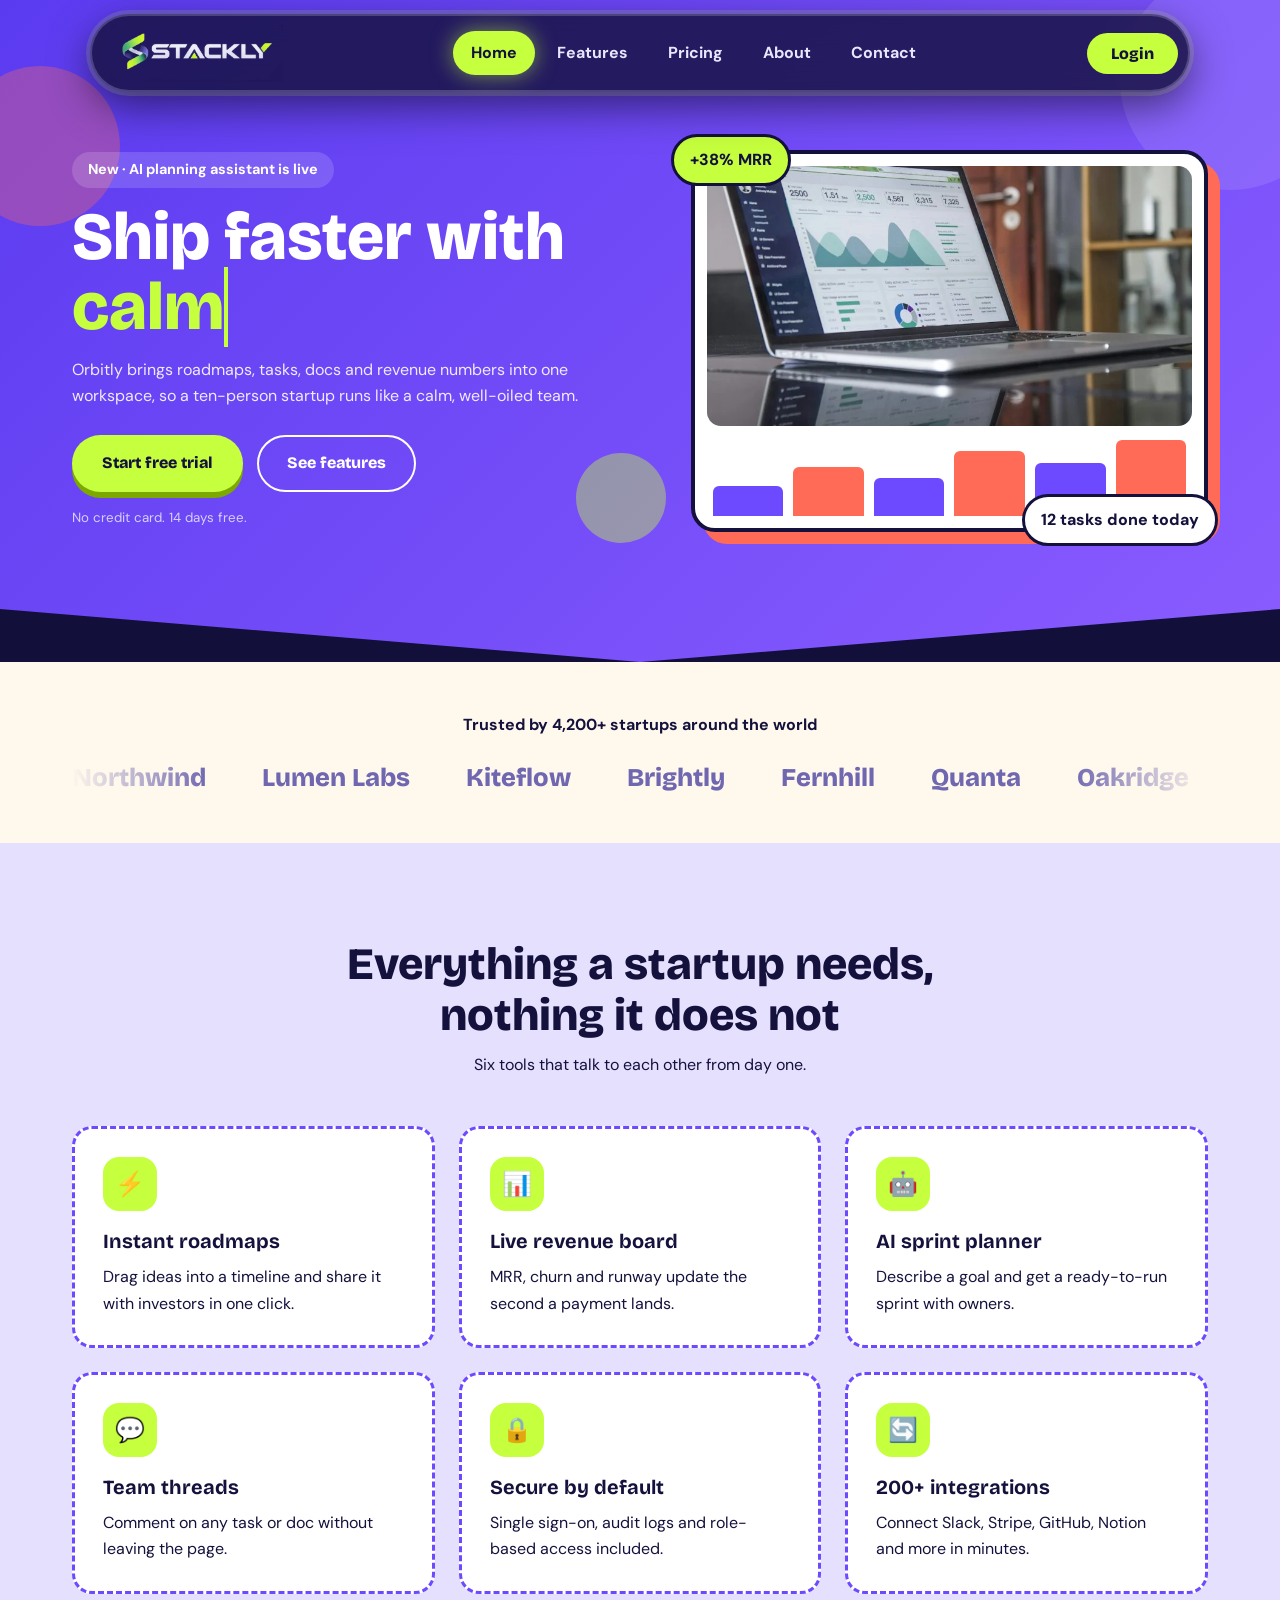
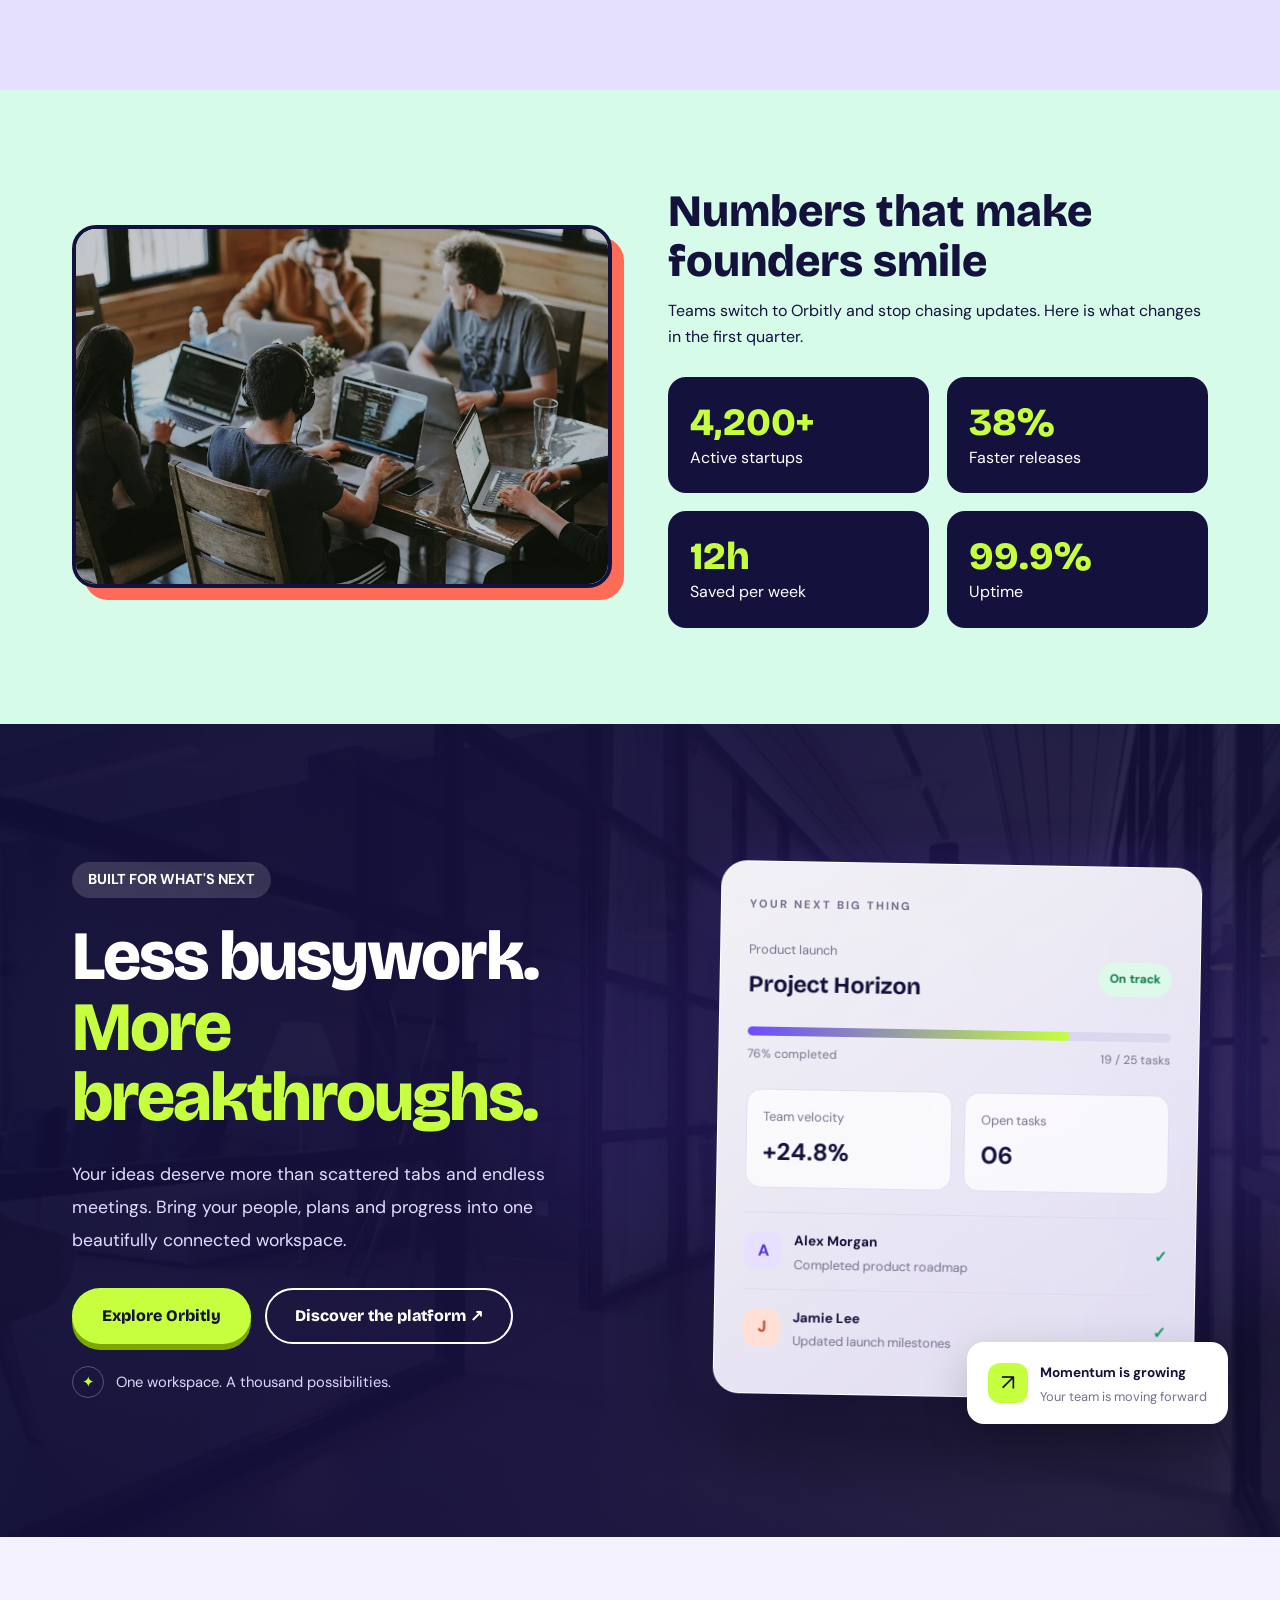
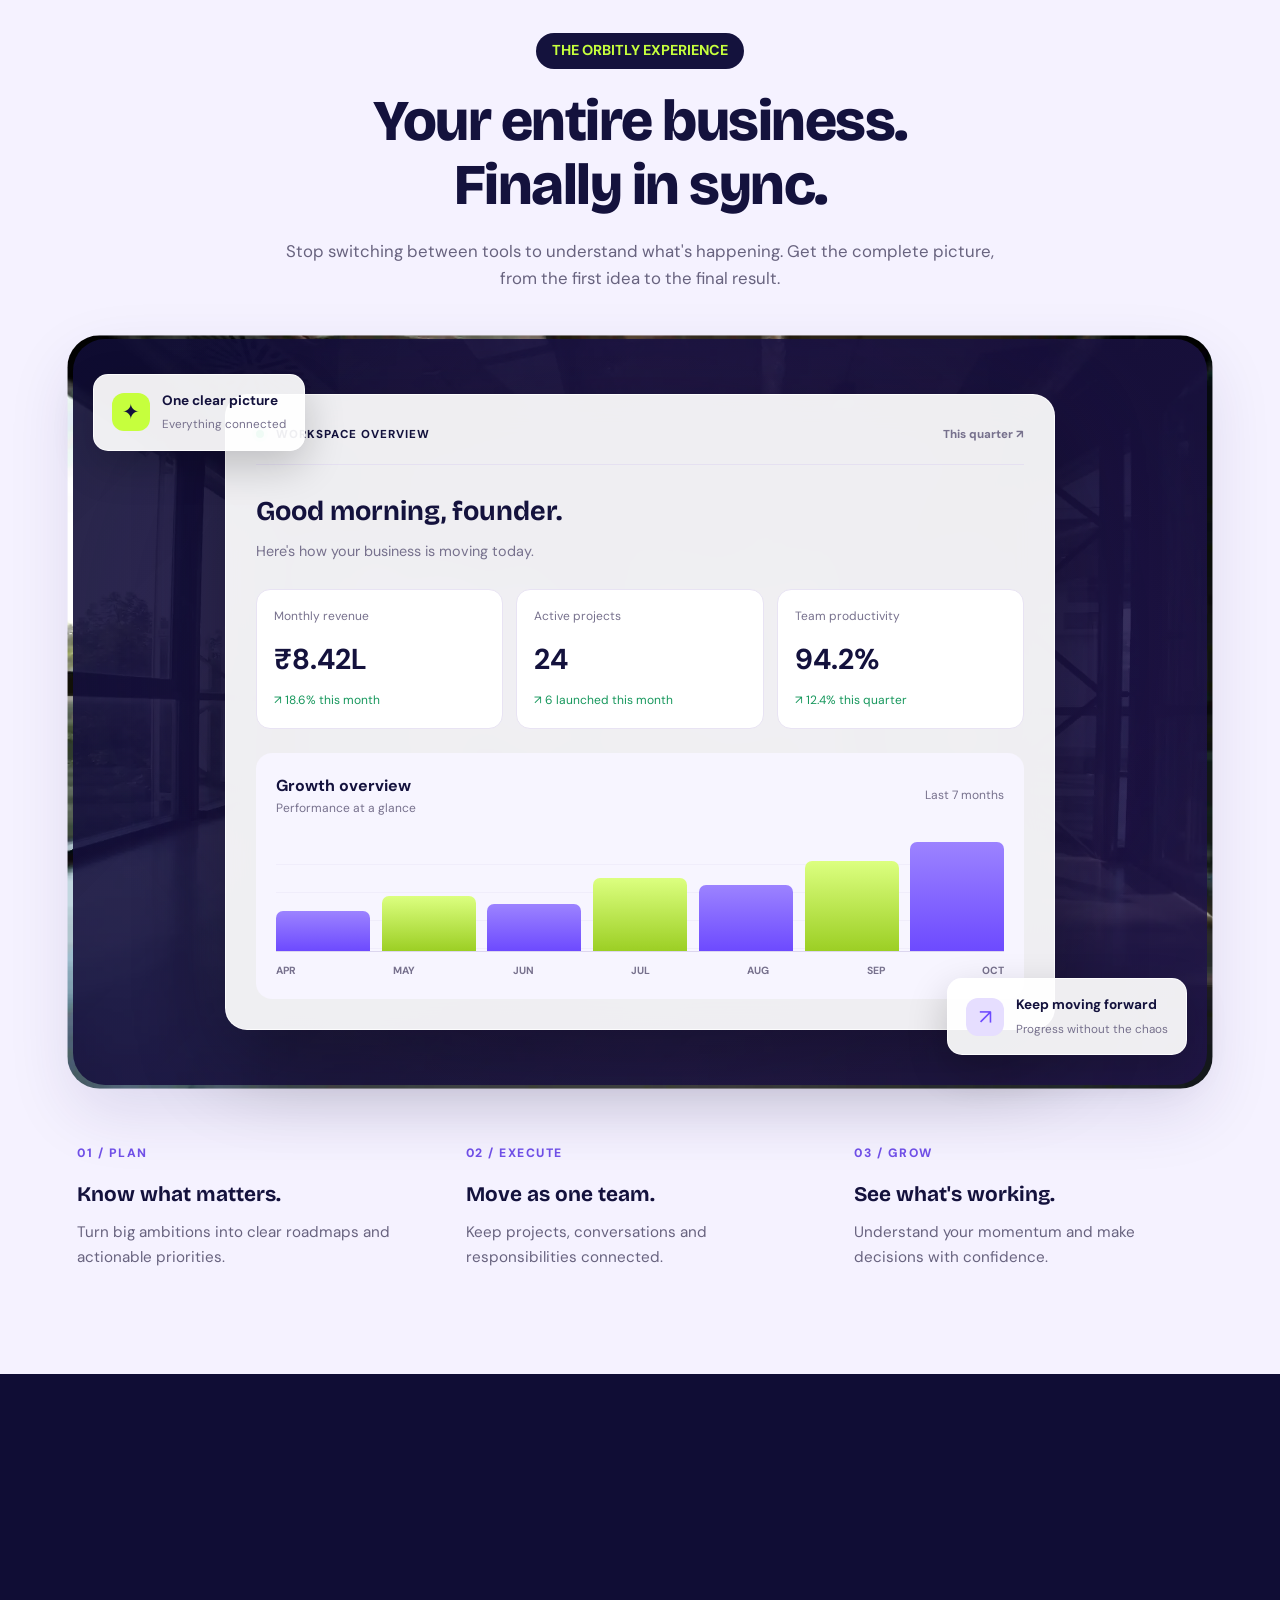
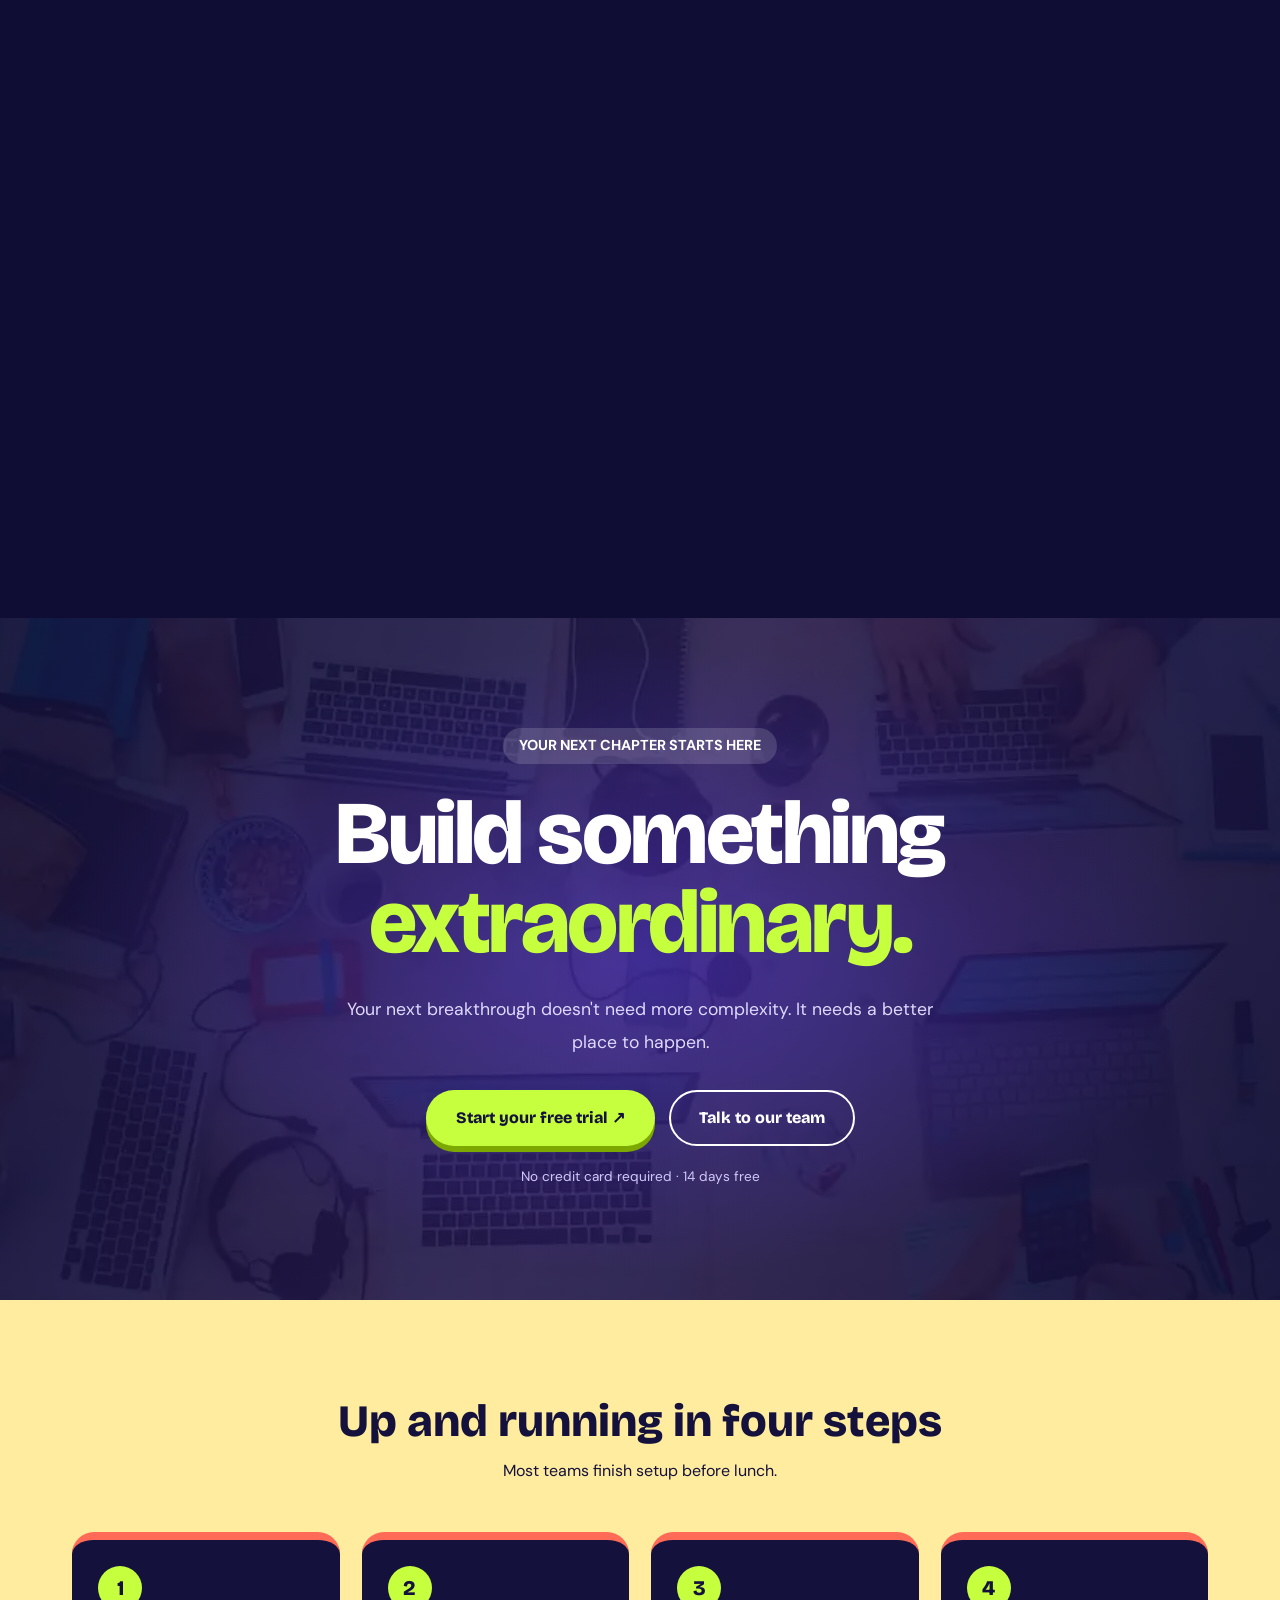
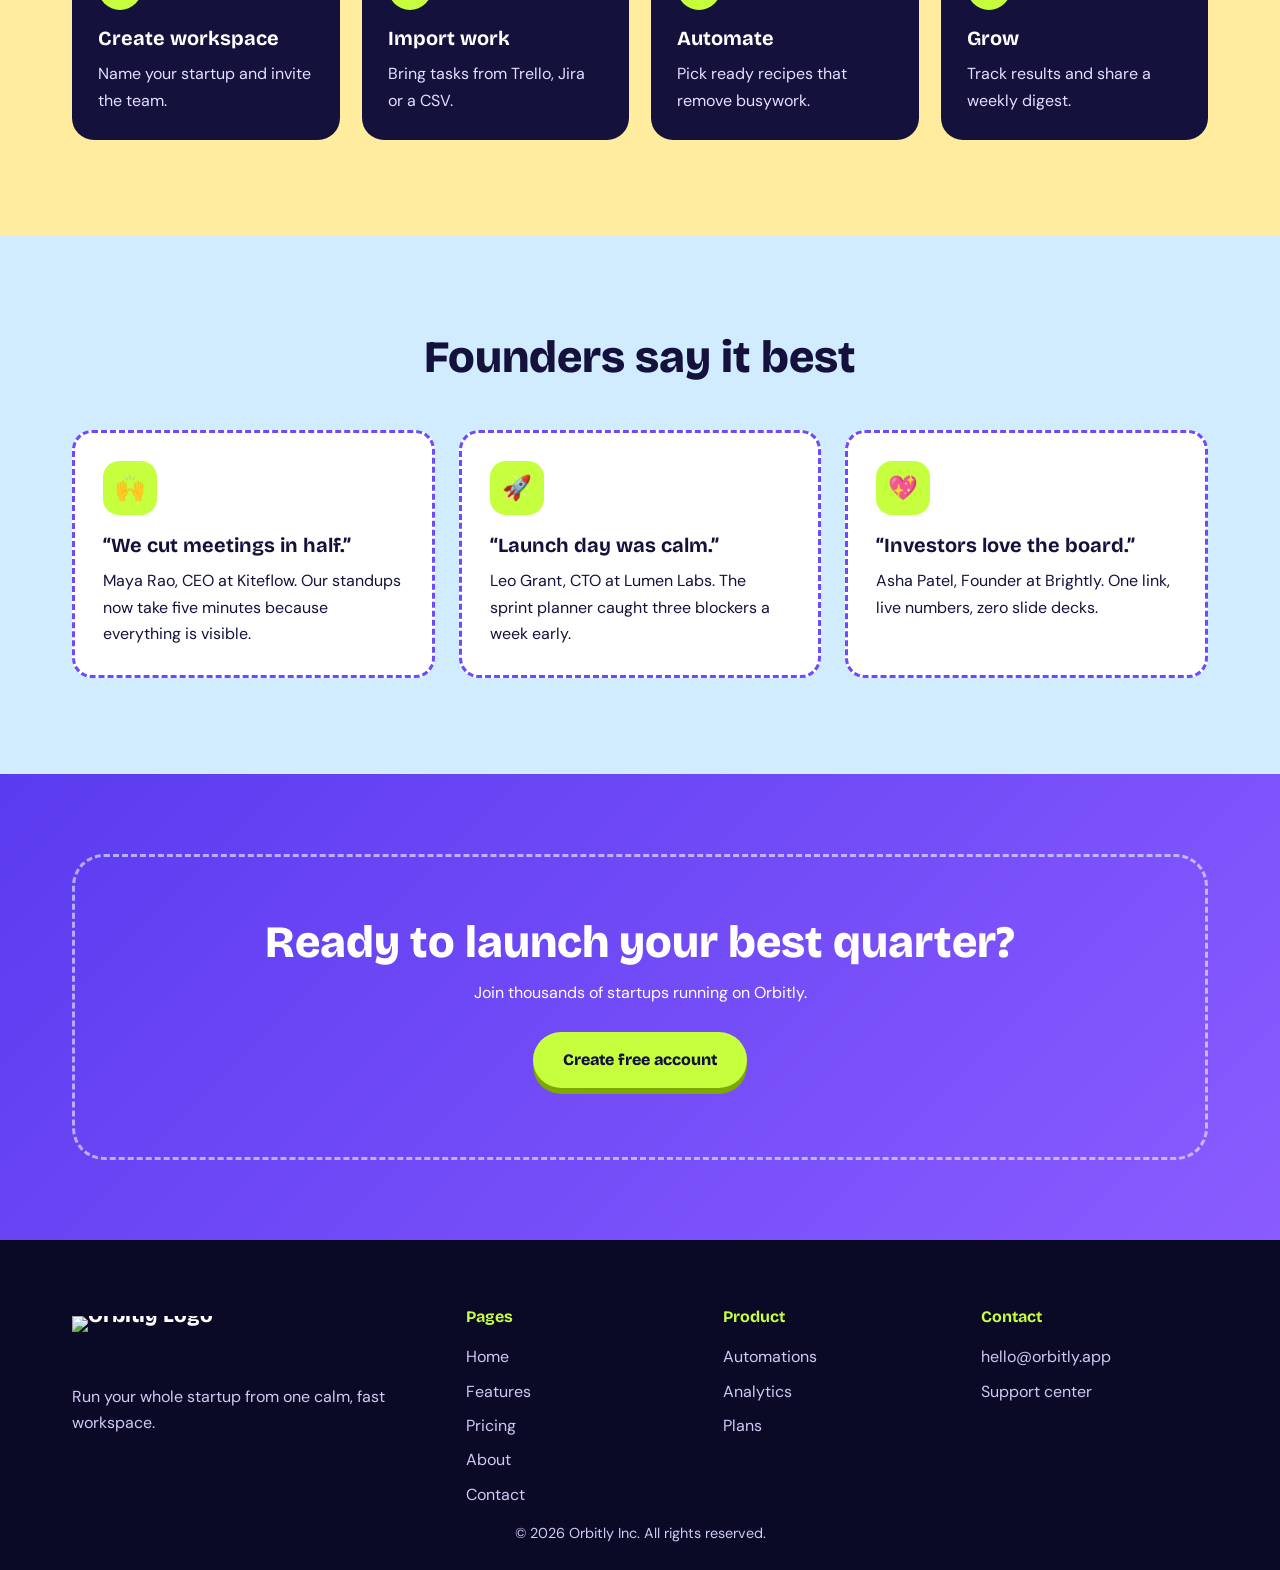
==== index.html @ 15941bc1 "first commit" ====
<!doctype html>
<html lang="en">
  <head>
    <meta charset="utf-8" />
    <meta name="viewport" content="width=device-width,initial-scale=1" />
    <title>Home | Orbitly</title>
    <link rel="preconnect" href="https://fonts.googleapis.com" />
    <link
      href="https://fonts.googleapis.com/css2?family=Bricolage+Grotesque:wght@600;800&family=DM+Sans:wght@400;500;700&display=swap"
      rel="stylesheet"
    />
    <link rel="stylesheet" href="css/base.css" />
    <link rel="stylesheet" href="css/index.css" />
  </head>
  <body class="pg-index">
    <div id="bar"></div>
    <div id="glow"></div>
    <header class="nav">
      <a class="brand" href="index.html">
        <img src="images/Logo.webp" alt="Orbitly Logo" class="brand-logo">
      </a>
      <nav class="links" id="links">
        <a href="index.html" class="on">Home</a>
        <a href="features.html">Features</a>
        <a href="pricing.html">Pricing</a>
        <a href="about.html">About</a>
        <a href="contact.html">Contact</a>
        <span class="blob"></span>
      </nav>
      <div class="navr">
        <button class="btn lime sm" id="loginBtn" type="button" >Login</button>
        <button class="burger" id="burger" aria-label="Open menu">
          <span></span><span></span><span></span>
        </button>
      </div>
    </header>
    <div class="veil" id="veil"></div>
    <aside class="drawer" id="drawer">
      <button class="x" id="dx" aria-label="Close menu">&times;</button>
      <a href="index.html" class="on">Home</a>
      <a href="features.html">Features</a>
      <a href="pricing.html">Pricing</a>
      <a href="about.html">About</a><a href="contact.html">Contact</a>
      <button class="btn lime" data-login>Login</button>
    </aside>
    <main>
      <section class="sec s-violet hero">
        <div class="wrap">
          <div class="hsplit">
            <div data-a="left">
              <span class="pill"
                >New &middot; AI planning assistant is live</span
              >
              <h1>Ship faster with <em id="type"></em></h1>
              <p>
                Orbitly brings roadmaps, tasks, docs and revenue numbers into
                one workspace, so a ten-person startup runs like a calm,
                well-oiled team.
              </p>
              <div class="row">
                <a class="btn lime" href="error.html">Start free trial</a
                ><a class="btn ghost" href="error.html">See features</a>
              </div>
              <small>No credit card. 14 days free.</small>
            </div>
            <div class="mock" data-a="right">
              <div class="mockc">
                <img
                  src="images/img5.webp"
                  alt="Analytics dashboard on a laptop"
                  loading="lazy"
                />
                <div class="bars">
                  <i style="--h: 40%"></i><i style="--h: 65%"></i
                  ><i style="--h: 50%"></i><i style="--h: 85%"></i
                  ><i style="--h: 70%"></i><i style="--h: 100%"></i>
                </div>
              </div>
              <span class="chip c1">+38% MRR</span
              ><span class="chip c2">12 tasks done today</span>
            </div>
          </div>
          <i class="o o1"></i><i class="o o2"></i><i class="o o3"></i>
        </div>
      </section>
      <section class="sec s-cream trust">
        <div class="wrap">
          <p class="lead" data-a="up">
            Trusted by 4,200+ startups around the world
          </p>
          <div class="marq">
            <div class="mt">
              <span>Northwind</span><span>Lumen Labs</span><span>Kiteflow</span
              ><span>Brightly</span><span>Fernhill</span><span>Quanta</span
              ><span>Oakridge</span><span>Pixelbarn</span><span>Northwind</span
              ><span>Lumen Labs</span><span>Kiteflow</span><span>Brightly</span
              ><span>Fernhill</span><span>Quanta</span><span>Oakridge</span
              ><span>Pixelbarn</span>
            </div>
          </div>
        </div>
      </section>
      <section class="sec s-lilac">
        <div class="wrap">
          <div class="head" data-a="up">
            <h2>Everything a startup needs, nothing it does not</h2>
            <p>Six tools that talk to each other from day one.</p>
          </div>
          <div class="grid g3">
            <article class="card" data-a="up" data-tilt>
              <span class="ic">&#9889;</span>
              <h3>Instant roadmaps</h3>
              <p>
                Drag ideas into a timeline and share it with investors in one
                click.
              </p>
            </article>
            <article class="card" data-a="up" data-tilt>
              <span class="ic">&#128202;</span>
              <h3>Live revenue board</h3>
              <p>MRR, churn and runway update the second a payment lands.</p>
            </article>
            <article class="card" data-a="up" data-tilt>
              <span class="ic">&#129302;</span>
              <h3>AI sprint planner</h3>
              <p>Describe a goal and get a ready-to-run sprint with owners.</p>
            </article>
            <article class="card" data-a="up" data-tilt>
              <span class="ic">&#128172;</span>
              <h3>Team threads</h3>
              <p>Comment on any task or doc without leaving the page.</p>
            </article>
            <article class="card" data-a="up" data-tilt>
              <span class="ic">&#128274;</span>
              <h3>Secure by default</h3>
              <p>Single sign-on, audit logs and role-based access included.</p>
            </article>
            <article class="card" data-a="up" data-tilt>
              <span class="ic">&#128260;</span>
              <h3>200+ integrations</h3>
              <p>Connect Slack, Stripe, GitHub, Notion and more in minutes.</p>
            </article>
          </div>
        </div>
      </section>

<!-- ======= ======= -->

      <section class="sec s-mint">
        <div class="wrap">
          <div class="split">
            <div data-a="left">
              <img
                src="images/img6.webp"
                alt="Startup team collaborating"
                loading="lazy"
              />
            </div>
            <div data-a="right">
              <h2>Numbers that make founders smile</h2>
              <p>
                Teams switch to Orbitly and stop chasing updates. Here is what
                changes in the first quarter.
              </p>
              <div class="stats">
                <div>
                  <b data-count="4200" data-suf="+">0</b
                  ><span>Active startups</span>
                </div>
                <div>
                  <b data-count="38" data-suf="%">0</b
                  ><span>Faster releases</span>
                </div>
                <div>
                  <b data-count="12" data-suf="h">0</b
                  ><span>Saved per week</span>
                </div>
                <div>
                  <b data-count="99" data-suf=".9%">0</b><span>Uptime</span>
                </div>
              </div>
            </div>
          </div>
        </div>
      </section>


<!-- PREMIUM STARTUP VISION -->
<section class="sec orbit-vision">
  <div class="ov-overlay"></div>
  <div class="wrap ov-content">
    <div class="ov-copy" data-a="left">
      <span class="pill">BUILT FOR WHAT'S NEXT</span>
      <h2>Less busywork.<br><em>More breakthroughs.</em></h2>
      <p>
        Your ideas deserve more than scattered tabs and endless meetings.
        Bring your people, plans and progress into one beautifully connected
        workspace.
      </p>
      <div class="row">
        <a href="error.html" class="btn lime">Explore Orbitly</a>
        <a href="error.html" class="btn ghost">Discover the platform ↗</a>
      </div>
      <div class="ov-proof">
        <span class="ov-proof-icon">✦</span>
        <span>One workspace. A thousand possibilities.</span>
      </div>
    </div>

    <div class="ov-side" data-a="right">
      <div class="ov-glass">
        <span class="ov-label">YOUR NEXT BIG THING</span>
        <div class="ov-progress-top">
          <div>
            <small>Product launch</small>
            <h3>Project Horizon</h3>
          </div>
          <span class="ov-status">On track</span>
        </div>

        <div class="ov-progress">
          <span style="width:76%"></span>
        </div>
        <div class="ov-progress-meta">
          <span>76% completed</span>
          <span>19 / 25 tasks</span>
        </div>

        <div class="ov-mini-stats">
          <div>
            <span>Team velocity</span>
            <b>+24.8%</b>
          </div>
          <div>
            <span>Open tasks</span>
            <b>06</b>
          </div>
        </div>

        <div class="ov-activity">
          <span class="ov-avatar">A</span>
          <div>
            <b>Alex Morgan</b>
            <small>Completed product roadmap</small>
          </div>
          <span class="ov-check">✓</span>
        </div>

        <div class="ov-activity">
          <span class="ov-avatar ov-avatar-2">J</span>
          <div>
            <b>Jamie Lee</b>
            <small>Updated launch milestones</small>
          </div>
          <span class="ov-check">✓</span>
        </div>
      </div>
      <div class="ov-float">
        <span>↗</span>
        <div>
          <b>Momentum is growing</b>
          <small>Your team is moving forward</small>
        </div>
      </div>
    </div>
  </div>
</section>


<!-- PRODUCT EXPERIENCE -->
<section class="sec orbit-experience">
  <div class="wrap">
    <div class="oe-heading" data-a="up">
      <span class="pill dk">THE ORBITLY EXPERIENCE</span>
      <h2>Your entire business.<br>Finally in sync.</h2>
      <p>
        Stop switching between tools to understand what's happening.
        Get the complete picture, from the first idea to the final result.
      </p>
    </div>

    <div class="oe-showcase" data-a="zoom">
      <div class="oe-image"></div>
      <div class="oe-image-shade"></div>

      <div class="oe-dashboard">
        <div class="oe-dash-top">
          <div>
            <span class="oe-live-dot"></span>
            <span>WORKSPACE OVERVIEW</span>
          </div>
          <span class="oe-date">This quarter ↗</span>
        </div>

        <h3>Good morning, founder.</h3>
        <p>Here's how your business is moving today.</p>

        <div class="oe-metrics">
          <article>
            <span>Monthly revenue</span>
            <b>₹8.42L</b>
            <small>↗ 18.6% this month</small>
          </article>
          <article>
            <span>Active projects</span>
            <b>24</b>
            <small>↗ 6 launched this month</small>
          </article>
          <article>
            <span>Team productivity</span>
            <b>94.2%</b>
            <small>↗ 12.4% this quarter</small>
          </article>
        </div>

        <div class="oe-chart">
          <div class="oe-chart-head">
            <div>
              <b>Growth overview</b>
              <small>Performance at a glance</small>
            </div>
            <span>Last 7 months</span>
          </div>

          <div class="oe-bars">
            <i style="--bar:35%"></i>
            <i style="--bar:48%"></i>
            <i style="--bar:41%"></i>
            <i style="--bar:64%"></i>
            <i style="--bar:58%"></i>
            <i style="--bar:79%"></i>
            <i style="--bar:96%"></i>
          </div>

          <div class="oe-months">
            <span>APR</span><span>MAY</span><span>JUN</span>
            <span>JUL</span><span>AUG</span><span>SEP</span><span>OCT</span>
          </div>
        </div>
      </div>

      <div class="oe-note oe-note-one">
        <span>✦</span>
        <div><b>One clear picture</b><small>Everything connected</small></div>
      </div>
      <div class="oe-note oe-note-two">
        <span>↗</span>
        <div><b>Keep moving forward</b><small>Progress without the chaos</small></div>
      </div>
    </div>

    <div class="oe-bottom">
      <div data-a="up">
        <span>01 / PLAN</span>
        <h3>Know what matters.</h3>
        <p>Turn big ambitions into clear roadmaps and actionable priorities.</p>
      </div>
      <div data-a="up">
        <span>02 / EXECUTE</span>
        <h3>Move as one team.</h3>
        <p>Keep projects, conversations and responsibilities connected.</p>
      </div>
      <div data-a="up">
        <span>03 / GROW</span>
        <h3>See what's working.</h3>
        <p>Understand your momentum and make decisions with confidence.</p>
      </div>
    </div>
  </div>
</section>


<!-- PHOTO-LED CUSTOMER STORY -->
<section class="sec orbit-story">
  <div class="wrap">
    <div class="os-grid">
      <div class="os-photo" data-a="left">
        <div class="os-photo-overlay"></div>
        <div class="os-photo-caption">
          <span>THE NEW WAY TO WORK</span>
          <h3>Great teams make<br>great things happen.</h3>
        </div>
        <div class="os-photo-badge">
          <span>✦</span>
          <div>
            <b>Built around people</b>
            <small>Powered by shared progress</small>
          </div>
        </div>
      </div>

      <div class="os-copy" data-a="right">
        <span class="pill">A BETTER WAY FORWARD</span>
        <h2>Give your best ideas room to grow.</h2>
        <p>
          The best work happens when everyone knows the goal, understands
          their role and can see how the little wins add up.
        </p>

        <div class="os-feature">
          <span>01</span>
          <div>
            <h3>Clarity over complexity</h3>
            <p>Keep priorities visible and decisions easy to follow.</p>
          </div>
        </div>

        <div class="os-feature">
          <span>02</span>
          <div>
            <h3>Progress over busywork</h3>
            <p>Spend less time chasing updates and more time building.</p>
          </div>
        </div>

        <div class="os-feature">
          <span>03</span>
          <div>
            <h3>One team, one direction</h3>
            <p>Connect daily tasks with the bigger picture.</p>
          </div>
        </div>

        <a href="error.html" class="btn violet">Explore all features ↗</a>
      </div>
    </div>
  </div>
</section>


<!-- PREMIUM FINAL CTA -->
<section class="sec orbit-final">
  <div class="of-overlay"></div>
  <div class="wrap">
    <div class="of-content" data-a="zoom">
      <span class="pill">YOUR NEXT CHAPTER STARTS HERE</span>
      <h2>Build something<br><em>extraordinary.</em></h2>
      <p>
        Your next breakthrough doesn't need more complexity.
        It needs a better place to happen.
      </p>
      <div class="row of-actions">
        <a href="error.html" class="btn lime">Start your free trial ↗</a>
        <a href="error.html" class="btn ghost">Talk to our team</a>
      </div>
      <small>No credit card required · 14 days free</small>
    </div>
  </div>
</section>


      <section class="sec s-sun">
        <div class="wrap">
          <div class="head" data-a="up">
            <h2>Up and running in four steps</h2>
            <p>Most teams finish setup before lunch.</p>
          </div>
          <ol class="steps">
            <li data-a="up">
              <span>1</span>
              <h3>Create workspace</h3>
              <p>Name your startup and invite the team.</p>
            </li>
            <li data-a="up">
              <span>2</span>
              <h3>Import work</h3>
              <p>Bring tasks from Trello, Jira or a CSV.</p>
            </li>
            <li data-a="up">
              <span>3</span>
              <h3>Automate</h3>
              <p>Pick ready recipes that remove busywork.</p>
            </li>
            <li data-a="up">
              <span>4</span>
              <h3>Grow</h3>
              <p>Track results and share a weekly digest.</p>
            </li>
          </ol>
        </div>
      </section>
      <section class="sec s-sky">
        <div class="wrap">
          <div class="head" data-a="up"><h2>Founders say it best</h2></div>
          <div class="grid g3">
            <article class="card" data-a="up" data-tilt>
              <span class="ic">&#128588;</span>
              <h3>&ldquo;We cut meetings in half.&rdquo;</h3>
              <p>
                Maya Rao, CEO at Kiteflow. Our standups now take five minutes
                because everything is visible.
              </p>
            </article>
            <article class="card" data-a="up" data-tilt>
              <span class="ic">&#128640;</span>
              <h3>&ldquo;Launch day was calm.&rdquo;</h3>
              <p>
                Leo Grant, CTO at Lumen Labs. The sprint planner caught three
                blockers a week early.
              </p>
            </article>
            <article class="card" data-a="up" data-tilt>
              <span class="ic">&#128150;</span>
              <h3>&ldquo;Investors love the board.&rdquo;</h3>
              <p>
                Asha Patel, Founder at Brightly. One link, live numbers, zero
                slide decks.
              </p>
            </article>
          </div>
        </div>
      </section>
      <section class="sec s-violet cta">
        <div class="wrap">
          <div class="ctab" data-a="zoom">
            <h2>Ready to launch your best quarter?</h2>
            <p>Join thousands of startups running on Orbitly.</p>
            <a class="btn lime" href="error.html">Create free account</a>
          </div>
        </div>
      </section>
    </main>

<!-- Footer -->
    <footer class="foot">
      <div class="wrap fgrid">
        <div>
          <a class="brand" href="index.html">
            <img src="images/logo.webp" alt="Orbitly Logo" class="brand-logo">
          </a>
          <p>Run your whole startup from one calm, fast workspace.</p>
        </div>
        <div>
          <h4>Pages</h4>
          <a href="index.html">Home</a>
          <a href="features.html">Features</a>
          <a href="pricing.html">Pricing</a>
          <a href="about.html">About</a>
          <a href="contact.html">Contact</a>
        </div>
        <div>
          <h4>Product</h4>
          <a href="features.html">Automations</a>
          <a href="features.html">Analytics</a>
          <a href="pricing.html">Plans</a>
        </div>
        <div>
          <h4>Contact</h4>
          <a href="contact.html">hello@orbitly.app</a>
          <a href="contact.html">Support center</a>
        </div>
      </div>
      <p class="copy">&copy; 2026 Orbitly Inc. All rights reserved.</p>
    </footer>


    <script src="js/base.js"></script>
    <script src="js/index.js"></script>
  </body>
</html>
---- css/base.css ----
:root{--bg:#12103a;--v:#6d4aff;--vd:#4a2fd6;--lime:#c6ff3d;--coral:#ff6b57;--ink:#14123d;--card:#fff;--ct:#14123d;--bd:3px solid var(--ink)}
*{box-sizing:border-box;margin:0;padding:0}html{scroll-behavior:smooth}
body{background:var(--bg);color:#fff;font:400 1rem/1.65 'DM Sans',sans-serif;overflow-x:hidden}
img{max-width:100%;display:block}a{color:inherit;text-decoration:none}
h1,h2,h3,h4,.brand,.btn{font-family:'Bricolage Grotesque',sans-serif}
:focus-visible{outline:3px solid var(--lime);outline-offset:3px}
#bar{position:fixed;top:0;left:0;height:4px;width:0;background:linear-gradient(90deg,var(--coral),var(--lime));z-index:200}
#glow{position:fixed;width:340px;height:340px;border-radius:50%;pointer-events:none;background:radial-gradient(#6d4aff55,transparent 65%);transform:translate(-50%,-50%);z-index:1;left:-400px;top:-400px}
.wrap{max-width:1180px;margin:auto;padding:0 22px}
.nav{position:fixed;top:14px;left:50%;transform:translateX(-50%);width:min(1100px,94vw);display:flex;align-items:center;justify-content:space-between;padding:8px 10px 8px 18px;background:#12103acc;backdrop-filter:blur(14px);border:2px solid #ffffff30;border-radius:60px;z-index:100;box-shadow:0 0 0 4px #c6ff3d22,0 14px 40px #0008;animation:drop .9s cubic-bezier(.2,1.3,.4,1) both}
@keyframes drop{from{transform:translate(-50%,-140%)}}
.brand{display:flex;align-items:center;gap:10px;font-weight:800;font-size:1.3rem}
.orbit{width:28px;height:28px;border:2px solid var(--lime);border-radius:50%;position:relative;animation:spin 6s linear infinite;display:block}
.orbit b{position:absolute;top:-6px;left:9px;width:10px;height:10px;border-radius:50%;background:var(--coral)}
@keyframes spin{to{transform:rotate(360deg)}}
.links{position:relative;display:flex;gap:4px}
.links a{position:relative;z-index:2;padding:9px 18px;border-radius:40px;font-weight:700;color:#e9e6ff;transition:color .3s}
.links a:hover,.links a.on{color:var(--ink)}
.blob{position:absolute;z-index:1;top:0;left:0;height:100%;width:0;background:var(--lime);border-radius:40px;transition:all .45s cubic-bezier(.3,1.5,.5,1);box-shadow:0 0 22px #c6ff3d88}
.navr{display:flex;gap:10px;align-items:center}
.burger{display:none;width:44px;height:44px;border-radius:50%;border:2px solid #ffffff40;background:none;cursor:pointer;flex-direction:column;gap:5px;align-items:center;justify-content:center}
.burger span{width:20px;height:2px;background:#fff;transition:.3s}
.drawer{position:fixed;top:0;right:0;height:100vh;height:100dvh;width:50vw;min-width:250px;background:linear-gradient(170deg,#4a2fd6,#12103a);z-index:150;padding:80px 26px 30px;display:flex;flex-direction:column;gap:6px;transform:translateX(105%);transition:transform .55s cubic-bezier(.7,0,.2,1);border-left:3px solid var(--lime)}
.drawer.open{transform:none}
.drawer a{padding:14px 10px;font:700 1.25rem 'Bricolage Grotesque';border-bottom:1px dashed #ffffff40;opacity:0;transform:translateX(30px);transition:.4s}
.drawer.open a{opacity:1;transform:none;transition-delay:calc(var(--i)*.07s + .25s)}
.drawer a.on{color:var(--lime)}.drawer .btn{margin-top:auto}
.x{position:absolute;top:16px;right:16px;width:42px;height:42px;border-radius:50%;border:2px solid currentColor;background:none;color:inherit;font-size:1.6rem;line-height:1;cursor:pointer;transition:transform .4s}
.x:hover{transform:rotate(90deg)}
.veil{position:fixed;inset:0;background:#000a;opacity:0;pointer-events:none;transition:.4s;z-index:140}.veil.show{opacity:1;pointer-events:auto}
@media(max-width:900px){.links{display:none}.burger{display:flex}.nav{padding-left:14px}}
@media(min-width:901px){.drawer,.veil{display:none}}
.btn{display:inline-block;padding:13px 28px;border-radius:50px;font-weight:800;border:2px solid transparent;cursor:pointer;font-size:1rem;position:relative;overflow:hidden;transition:transform .3s,box-shadow .3s}
.btn:hover{transform:translateY(-3px) scale(1.04)}
.btn::after{content:"";position:absolute;top:0;left:-80%;width:50%;height:100%;background:#fff6;transform:skewX(-25deg);transition:left .6s}.btn:hover::after{left:140%}
.lime{background:var(--lime);color:var(--ink);box-shadow:0 6px 0 #7da800}.violet{background:var(--v);color:#fff;box-shadow:0 6px 0 var(--vd)}
.ghost{border-color:#fff;color:#fff}.sm{padding:9px 22px;box-shadow:none}.full{width:100%}
.sec{padding:96px 0;color:var(--ink);position:relative;overflow:hidden}
.s-cream{background:#fff8ec}.s-lilac{background:#e6e0ff}.s-mint{background:#d6fbe9}.s-sun{background:#ffec9e}.s-sky{background:#d2ecff}.s-violet{background:linear-gradient(135deg,#5b3bf0,#8a5cff);color:#fff}
.head{text-align:center;max-width:680px;margin:0 auto 48px}
h1{font-size:clamp(2.3rem,5.5vw,4.2rem);line-height:1.05;font-weight:800;margin:14px 0}
h2{font-size:clamp(1.8rem,3.8vw,2.8rem);line-height:1.12;font-weight:800;margin-bottom:12px}
h3{font-size:1.25rem;margin-bottom:6px}.sec p{max-width:62ch}.head p,.center p{margin:auto}
.center{text-align:center;max-width:760px;margin:auto}.hero2{padding:150px 0 90px}
.pill{display:inline-block;padding:6px 16px;border-radius:30px;background:#ffffff26;font-weight:700;font-size:.9rem}.pill.dk{background:var(--ink);color:var(--lime)}
.row{display:flex;gap:14px;flex-wrap:wrap;margin:26px 0 12px}
.split{display:grid;grid-template-columns:1fr 1fr;gap:56px;align-items:center}
.grid{display:grid;gap:24px}.g3{grid-template-columns:repeat(3,1fr)}.g4{grid-template-columns:repeat(4,1fr)}
@media(max-width:900px){.split{grid-template-columns:1fr;gap:34px}.g3{grid-template-columns:1fr 1fr}.g4{grid-template-columns:1fr 1fr}}
@media(max-width:600px){.g3,.g4{grid-template-columns:1fr}.sec{padding:70px 0}}
.card{background:var(--card);color:var(--ct);border:var(--bd);border-radius:20px;padding:28px;transition:transform .25s ease,box-shadow .3s;transform-style:preserve-3d}
.ic{display:grid;place-items:center;width:54px;height:54px;border-radius:16px;background:var(--lime);color:var(--ink);font-size:1.5rem;margin-bottom:14px}
.frame{border-radius:24px;overflow:hidden;border:4px solid var(--ink);box-shadow:12px 12px 0 var(--v)}
.frame img,.split>div>img{width:100%;height:100%;object-fit:cover;min-height:280px;background:#c9c2f5}
.split>div>img{border-radius:24px;border:4px solid var(--ink);box-shadow:12px 12px 0 var(--coral)}
.stats{display:grid;grid-template-columns:1fr 1fr;gap:18px;margin-top:26px}.stats.wide{grid-template-columns:repeat(4,1fr);text-align:center}
@media(max-width:700px){.stats.wide{grid-template-columns:1fr 1fr}}
.stats div{background:var(--ink);color:#fff;padding:22px;border-radius:18px}.stats b{display:block;font:800 2.4rem 'Bricolage Grotesque';color:var(--lime)}
.ticks{list-style:none;margin-top:18px}.ticks li{padding:10px 0 10px 38px;position:relative;font-weight:700}.ticks li::before{content:"\2713";position:absolute;left:0;width:26px;height:26px;border-radius:50%;background:var(--ink);color:var(--lime);display:grid;place-items:center;font-size:.85rem}
.tbl{overflow-x:auto;background:#fff;border:3px solid var(--ink);border-radius:18px}table{width:100%;border-collapse:collapse;min-width:480px}th,td{padding:16px 20px;text-align:left;border-bottom:1px solid #d6d1f3}th{background:var(--ink);color:#fff}
.faq{max-width:760px;margin:auto}.faq details{background:#fff;border:3px solid var(--ink);border-radius:16px;margin-bottom:14px;padding:4px 20px;transition:.3s}
.faq summary{padding:16px 0;font-weight:700;cursor:pointer;list-style:none;display:flex;justify-content:space-between}.faq summary::after{content:"+";font-size:1.5rem;transition:transform .35s}.faq details[open] summary::after{transform:rotate(135deg)}
.faq details[open]{background:#f4f1ff;box-shadow:6px 6px 0 var(--v)}.faq p{padding-bottom:18px;animation:fd .5s}@keyframes fd{from{opacity:0;transform:translateY(-8px)}}
.marq{overflow:hidden;margin-top:24px;mask:linear-gradient(90deg,transparent,#000 12%,#000 88%,transparent)}
.mt{display:flex;gap:56px;width:max-content;animation:mq 26s linear infinite}.mt span{font:800 1.6rem 'Bricolage Grotesque';color:#6f67b0;white-space:nowrap}@keyframes mq{to{transform:translateX(-50%)}}
.lead{text-align:center;font-weight:700;margin:auto}
.cta{padding:80px 0}.ctab{text-align:center;padding:60px 24px;border-radius:32px;border:3px dashed #ffffff90;position:relative}.ctab p{margin:0 auto 26px}
.msg{margin-top:12px;font-weight:700}
.foot{background:#0b0a26;padding:64px 0 24px;position:relative;z-index:2}.fgrid{display:grid;grid-template-columns:1.6fr 1fr 1fr 1fr;gap:30px}
@media(max-width:800px){.fgrid{grid-template-columns:1fr 1fr}}.foot a:not(.brand){display:block;color:#cfcaf5;padding:4px 0;transition:.3s}.foot a:hover{color:var(--lime);transform:translateX(5px)}
.foot h4{color:var(--lime);margin-bottom:10px}.foot p{color:#cfcaf5;margin-top:10px}.copy{text-align:center;margin-top:40px;font-size:.9rem}
.modal{position:fixed;inset:0;background:#0009;backdrop-filter:blur(6px);display:grid;place-items:center;z-index:300;opacity:0;pointer-events:none;transition:.35s;padding:16px}.modal.show{opacity:1;pointer-events:auto}
.mbox{position:relative;background:#fff8ec;color:var(--ink);border-radius:28px;padding:38px 30px 30px;width:min(440px,100%);border:4px solid var(--ink);box-shadow:10px 10px 0 var(--lime);transform:scale(.7) rotate(-4deg);transition:.5s cubic-bezier(.3,1.6,.5,1)}.modal.show .mbox{transform:none}
.mbox p{margin-bottom:16px}.roles{display:grid;grid-template-columns:1fr 1fr;gap:12px;margin-bottom:18px}
.role{padding:14px 8px;border-radius:16px;border:3px solid var(--ink);background:#fff;color:var(--ink);cursor:pointer;font:800 1rem 'Bricolage Grotesque';transition:.3s;display:flex;flex-direction:column;align-items:center}
.role small{font:500 .78rem 'DM Sans'}.role b{font-size:1.3rem}.role.on{background:var(--v);color:#fff;transform:translateY(-4px);box-shadow:0 6px 0 var(--ink)}
.mbox label,.cform label{display:block;font-weight:700;margin-bottom:12px}
input,textarea{display:block;width:100%;margin-top:6px;padding:12px 14px;border-radius:12px;border:3px solid var(--ink);background:#fff;color:var(--ink);font:inherit}
input:focus,textarea:focus{outline:none;border-color:var(--v);box-shadow:0 0 0 4px #6d4aff40}
[data-a]{opacity:0;transition:opacity .8s,transform .9s cubic-bezier(.2,.9,.3,1.2);transition-delay:var(--d,0s)}
[data-a=up]{transform:translateY(50px)}[data-a=left]{transform:translateX(-70px)}[data-a=right]{transform:translateX(70px)}[data-a=zoom]{transform:scale(.8)}[data-a=flip]{transform:perspective(700px) rotateY(-80deg)}
[data-a].in{opacity:1;transform:none}
@media(prefers-reduced-motion:reduce){*{animation:none!important;transition:none!important}[data-a]{opacity:1;transform:none}}


/* ==============================
   STACKLY BRAND LOGO
============================== */
.brand {
  display: inline-flex;
  align-items: center;
  justify-content: flex-start;
  flex-shrink: 0;
  text-decoration: none;
  line-height: 0;
  max-width: 100%;
}

.brand-logo {
  display: block;
  width: 190px;
  height: 58px;
  object-fit: contain;
  object-position: left center;
  transition: transform 0.3s ease, filter 0.3s ease;
}

/* Subtle premium hover effect */
.brand:hover .brand-logo {
  transform: scale(1.04);
  filter: drop-shadow(0 0 8px rgba(163, 255, 26, 0.22));
}

/* Tablet */
@media (max-width: 768px) {
  .brand-logo {
    width: 165px;
    height: 50px;
  }
}

/* Mobile */
@media (max-width: 480px) {
  .brand-logo {
    width: 140px;
    height: 44px;
  }
}
---- css/index.css ----
.pg-index{--card:#fff;--ct:#14123d;--bd:3px dashed #6d4aff}
.hero{padding:150px 0 130px;clip-path:polygon(0 0,100% 0,100% 92%,50% 100%,0 92%)}
.hsplit{display:grid;grid-template-columns:1.1fr 1fr;gap:50px;align-items:center;position:relative;z-index:2}@media(max-width:900px){.hsplit{grid-template-columns:1fr}}
.hero p{color:#efeaff}.hero small{color:#d7cfff}#type{font-style:normal;color:var(--lime);border-right:4px solid var(--lime);animation:blink .8s steps(1) infinite}@keyframes blink{50%{border-color:transparent}}
.mock{position:relative}.mockc{background:#fff;padding:12px;border-radius:24px;border:4px solid var(--ink);box-shadow:12px 12px 0 var(--coral);animation:fl 5s ease-in-out infinite}
.mockc img{border-radius:14px;height:260px;width:100%;object-fit:cover;background:#ddd}
.bars{display:flex;align-items:flex-end;gap:10px;height:90px;padding:14px 6px 0}.bars i{flex:1;background:var(--v);border-radius:6px 6px 0 0;height:0;animation:grow 1.4s .6s forwards cubic-bezier(.3,1.4,.5,1)}.bars i:nth-child(even){background:var(--coral)}
@keyframes grow{to{height:var(--h)}}@keyframes fl{50%{transform:translateY(-14px) rotate(1deg)}}
.chip{position:absolute;padding:10px 16px;border-radius:30px;font-weight:800;background:var(--lime);color:var(--ink);border:3px solid var(--ink);animation:fl 4s ease-in-out infinite}.c1{top:-16px;left:-20px}.c2{bottom:-14px;right:-10px;background:#fff;animation-delay:-2s}
.o{position:absolute;border-radius:50%;animation:fl 7s ease-in-out infinite}.o1{width:160px;height:160px;background:#ff6b5755;top:10%;left:-40px}.o2{width:90px;height:90px;background:#c6ff3d66;bottom:18%;left:45%}.o3{width:220px;height:220px;background:#ffffff1a;right:-60px;top:-30px}
.trust{padding:50px 0}.steps{list-style:none;display:grid;grid-template-columns:repeat(4,1fr);gap:22px}@media(max-width:900px){.steps{grid-template-columns:1fr 1fr}}@media(max-width:600px){.steps{grid-template-columns:1fr}}
.steps li{background:var(--ink);color:#fff;padding:26px;border-radius:22px;border-top:8px solid var(--coral)}.steps li p{color:#e3dfff}.steps span{display:grid;place-items:center;width:44px;height:44px;border-radius:50%;background:var(--lime);color:var(--ink);font:800 1.3rem 'Bricolage Grotesque';margin-bottom:12px}
.pg-index .card:hover{box-shadow:0 18px 40px #6d4aff40;border-style:solid}
.cta{background:linear-gradient(135deg,#5b3bf0,#8a5cff)}


/* =========================================================
   ORBITLY — PREMIUM PHOTO-LED HOMEPAGE SECTIONS
   ========================================================= */

.pg-index {
  --card: #fff;
  --ct: #14123d;
  --bd: 3px dashed #6d4aff;
}

/* Shared image treatment */
.orbit-vision,
.orbit-experience,
.orbit-story,
.orbit-final {
  isolation: isolate;
}

.orbit-vision::before,
.orbit-final::before {
  content: "";
  position: absolute;
  inset: 0;
  z-index: -2;
  background-position: center;
  background-size: cover;
  transform: scale(1.02);
  transition: transform 8s ease;
}

.orbit-vision:hover::before,
.orbit-final:hover::before {
  transform: scale(1.07);
}

/* =========================================================
   1. STARTUP VISION — CINEMATIC BACKGROUND
   ========================================================= */

.orbit-vision {
  padding: 125px 0;
  color: #fff;
  background: #100d35;
}

.orbit-vision::before {
  background-image: url(
    "../images/img3.webp"
  );
}

.ov-overlay {
  position: absolute;
  inset: 0;
  z-index: -1;
  background:
    radial-gradient(ellipse at 82% 45%, #6d4aff40, transparent 42%),
    linear-gradient(100deg, #100d35f5 0%, #17113fee 48%, #14103acc 100%);
}

.ov-content {
  display: grid;
  grid-template-columns: 1fr .88fr;
  gap: 65px;
  align-items: center;
}

.ov-copy h2 {
  margin: 24px 0;
  font-size: clamp(2.8rem, 5.4vw, 4.8rem);
  line-height: 1.02;
  letter-spacing: -2px;
}

.ov-copy h2 em,
.of-content h2 em {
  color: var(--lime);
  font-style: normal;
}

.ov-copy > p,
.of-content > p {
  max-width: 520px;
  color: #e2ddff;
  font-size: 1.1rem;
  line-height: 1.9;
}

.ov-copy .row {
  margin: 30px 0 22px;
}

.ov-proof {
  display: flex;
  align-items: center;
  gap: 12px;
  color: #ded8ff;
  font-size: .92rem;
}

.ov-proof-icon {
  display: grid;
  place-items: center;
  width: 32px;
  height: 32px;
  border: 1px solid #ffffff45;
  border-radius: 50%;
  color: var(--lime);
}

/* Glass dashboard */
.ov-side {
  position: relative;
  padding: 15px 10px;
}

.ov-glass {
  padding: 28px;
  background: linear-gradient(145deg, #ffffffef, #eeeaffed);
  color: var(--ink);
  border: 1px solid #ffffff;
  border-radius: 26px;
  box-shadow: 0 35px 100px #0008, 0 0 60px #6d4aff35;
  backdrop-filter: blur(20px);
  transform: rotate(1deg);
  transition: transform .45s ease;
}

.ov-side:hover .ov-glass {
  transform: rotate(0) translateY(-5px);
}

.ov-label {
  font-size: .7rem;
  font-weight: 800;
  letter-spacing: 2px;
  color: #77708f;
}

.ov-progress-top {
  display: flex;
  justify-content: space-between;
  gap: 12px;
  align-items: center;
  margin: 23px 0 18px;
}

.ov-progress-top small,
.ov-mini-stats span,
.ov-activity small,
.ov-float small {
  display: block;
  color: #77718d;
  font-size: .8rem;
}

.ov-progress-top h3 {
  margin-top: 4px;
  font-size: 1.45rem;
}

.ov-status {
  padding: 7px 11px;
  border-radius: 20px;
  background: #ddf9e9;
  color: #137b4b;
  font-size: .75rem;
  font-weight: 800;
}

.ov-progress {
  height: 9px;
  overflow: hidden;
  border-radius: 20px;
  background: #dcd6ef;
}

.ov-progress span {
  display: block;
  height: 100%;
  border-radius: inherit;
  background: linear-gradient(90deg, var(--v), var(--lime));
}

.ov-progress-meta {
  display: flex;
  justify-content: space-between;
  gap: 10px;
  margin-top: 9px;
  color: #77718d;
  font-size: .75rem;
}

.ov-mini-stats {
  display: grid;
  grid-template-columns: 1fr 1fr;
  gap: 12px;
  margin: 24px 0;
}

.ov-mini-stats > div {
  padding: 16px;
  border: 1px solid #e2ddf1;
  border-radius: 15px;
  background: #ffffffb8;
}

.ov-mini-stats b {
  display: block;
  margin-top: 5px;
  font-size: 1.5rem;
}

.ov-activity {
  display: flex;
  align-items: center;
  gap: 12px;
  padding: 14px 0;
  border-top: 1px solid #ded9ee;
}

.ov-activity b,
.ov-float b {
  font-size: .85rem;
}

.ov-avatar {
  display: grid;
  place-items: center;
  flex-shrink: 0;
  width: 38px;
  height: 38px;
  border-radius: 13px;
  background: #e7e0ff;
  color: #583bd5;
  font-weight: 800;
}

.ov-avatar-2 {
  background: #ffdfd6;
  color: #c34a35;
}

.ov-check {
  margin-left: auto;
  color: #159d64;
  font-weight: 900;
}

.ov-float {
  position: absolute;
  right: -20px;
  bottom: -12px;
  display: flex;
  align-items: center;
  gap: 12px;
  padding: 16px 20px;
  border: 1px solid #ffffffb8;
  border-radius: 17px;
  background: #fff;
  color: var(--ink);
  box-shadow: 0 15px 45px #0003;
  animation: fl 5s ease-in-out infinite;
}

.ov-float > span {
  display: grid;
  place-items: center;
  width: 40px;
  height: 40px;
  border-radius: 12px;
  background: var(--lime);
  font-size: 1.4rem;
}

/* =========================================================
   2. PRODUCT SHOWCASE — DASHBOARD OVER PHOTO
   ========================================================= */

.orbit-experience {
  background: #f5f2ff;
  color: var(--ink);
  overflow: hidden;
}

.oe-heading {
  max-width: 740px;
  margin: 0 auto 45px;
  text-align: center;
}

.oe-heading h2 {
  margin: 20px 0;
  font-size: clamp(2.4rem, 4.5vw, 3.8rem);
  letter-spacing: -1.5px;
}

.oe-heading > p {
  margin: auto;
  color: #68637f;
  font-size: 1.05rem;
}

.oe-showcase {
  position: relative;
  min-height: 590px;
  display: grid;
  place-items: center;
  padding: 55px 70px;
  border: 1px solid #ffffff70;
  border-radius: 32px;
  background: #18113d;
  box-shadow: 0 25px 65px #32216d20;
}

.oe-image,
.oe-image-shade {
  position: absolute;
  inset: 0;
  border-radius: inherit;
}

.oe-image {
  background-image: url(
    "../images/img20.webp"
  );
  background-position: center;
  background-size: cover;
  transform: scale(1.01);
}

.oe-image-shade {
  background:
    radial-gradient(ellipse at 50% 40%, #33216b65, transparent 75%),
    linear-gradient(135deg, #100d35e8, #21154bd9);
}

.oe-dashboard {
  position: relative;
  z-index: 2;
  width: 100%;
  max-width: 830px;
  padding: 30px;
  border: 1px solid #ffffffd9;
  border-radius: 22px;
  background: #ffffffed;
  color: var(--ink);
  box-shadow: 0 30px 90px #0005;
  backdrop-filter: blur(18px);
}

.oe-dash-top {
  display: flex;
  justify-content: space-between;
  gap: 15px;
  align-items: center;
  flex-wrap: wrap;
  padding-bottom: 20px;
  border-bottom: 1px solid #e5e0f1;
  font-size: .72rem;
  font-weight: 800;
  letter-spacing: 1px;
}

.oe-live-dot {
  display: inline-block;
  width: 8px;
  height: 8px;
  margin-right: 8px;
  border-radius: 50%;
  background: #25bd78;
  box-shadow: 0 0 0 4px #25bd7820;
}

.oe-date {
  color: #77718d;
  letter-spacing: 0;
}

.oe-dashboard > h3 {
  margin-top: 24px;
  font-size: 1.7rem;
}

.oe-dashboard > p {
  color: #77718d;
  font-size: .9rem;
}

.oe-metrics {
  display: grid;
  grid-template-columns: repeat(3, minmax(0, 1fr));
  gap: 13px;
  margin-top: 25px;
}

.oe-metrics article {
  padding: 17px;
  border: 1px solid #e8e3f3;
  border-radius: 14px;
  background: #fff;
}

.oe-metrics article > span,
.oe-metrics article small {
  display: block;
  font-size: .75rem;
}

.oe-metrics article > span {
  color: #77718d;
}

.oe-metrics article b {
  display: block;
  margin: 10px 0 7px;
  font-size: clamp(1.2rem, 2.4vw, 1.8rem);
}

.oe-metrics article small {
  color: #16975c;
}

.oe-chart {
  margin-top: 24px;
  padding: 20px;
  border-radius: 16px;
  background: #f7f5ff;
}

.oe-chart-head {
  display: flex;
  justify-content: space-between;
  gap: 15px;
  align-items: center;
}

.oe-chart-head b,
.oe-chart-head small {
  display: block;
}

.oe-chart-head small,
.oe-chart-head > span {
  color: #77718d;
  font-size: .75rem;
}

.oe-bars {
  display: flex;
  align-items: flex-end;
  gap: 12px;
  height: 115px;
  margin-top: 18px;
  border-bottom: 1px solid #dcd6ef;
  background: repeating-linear-gradient(
    to bottom,
    transparent 0,
    transparent 27px,
    #dcd6ef85 28px
  );
}

.oe-bars i {
  flex: 1;
  height: var(--bar);
  min-width: 0;
  border-radius: 7px 7px 0 0;
  background: linear-gradient(180deg, #9c83ff, #6d4aff);
  transform-origin: bottom;
  animation: oeBarRise 1.2s cubic-bezier(.2,.8,.3,1) both;
  transition: filter .3s, opacity .3s;
}

.oe-bars i:nth-child(even) {
  background: linear-gradient(180deg, #dcff80, #9ccf24);
}

.oe-bars i:hover {
  filter: brightness(1.12);
  opacity: .8;
}

.oe-bars i:nth-child(2) { animation-delay: .08s; }
.oe-bars i:nth-child(3) { animation-delay: .16s; }
.oe-bars i:nth-child(4) { animation-delay: .24s; }
.oe-bars i:nth-child(5) { animation-delay: .32s; }
.oe-bars i:nth-child(6) { animation-delay: .4s; }
.oe-bars i:nth-child(7) { animation-delay: .48s; }

@keyframes oeBarRise {
  from { transform: scaleY(.05); }
  to { transform: scaleY(1); }
}

.oe-months {
  display: flex;
  justify-content: space-between;
  gap: 6px;
  margin-top: 10px;
  color: #77718d;
  font-size: .65rem;
  font-weight: 700;
}

.oe-note {
  position: absolute;
  z-index: 3;
  display: flex;
  align-items: center;
  gap: 12px;
  padding: 15px 18px;
  border: 1px solid #ffffffd0;
  border-radius: 15px;
  background: #ffffffed;
  color: var(--ink);
  box-shadow: 0 15px 40px #0003;
}

.oe-note > span {
  display: grid;
  place-items: center;
  width: 38px;
  height: 38px;
  border-radius: 12px;
  background: var(--lime);
  font-size: 1.3rem;
}

.oe-note b,
.oe-note small {
  display: block;
}

.oe-note b {
  font-size: .85rem;
}

.oe-note small {
  margin-top: 3px;
  color: #77718d;
  font-size: .73rem;
}

.oe-note-one {
  top: 35px;
  left: 20px;
}

.oe-note-two {
  right: 20px;
  bottom: 30px;
}

.oe-note-two > span {
  background: #e6deff;
  color: #6d4aff;
}

.oe-bottom {
  display: grid;
  grid-template-columns: repeat(3, 1fr);
  gap: 30px;
  margin-top: 45px;
}

.oe-bottom > div {
  padding: 8px 5px;
}

.oe-bottom > div > span {
  color: #7150e8;
  font-size: .76rem;
  font-weight: 800;
  letter-spacing: 1.5px;
}

.oe-bottom h3 {
  margin: 12px 0 8px;
  font-size: 1.3rem;
}

.oe-bottom p {
  color: #68637f;
  font-size: .95rem;
}

/* =========================================================
   3. CUSTOMER STORY — PHOTO + EDITORIAL CONTENT
   ========================================================= */

.orbit-story {
  color: #fff;
  background: #100d35;
}

.os-grid {
  display: grid;
  grid-template-columns: 1fr .9fr;
  gap: 75px;
  align-items: center;
}

.os-photo {
  position: relative;
  min-height: 580px;
  overflow: hidden;
  border: 1px solid #ffffff35;
  border-radius: 28px;
  background-image: url(
    "../images/img2.webp"
  );
  background-size: cover;
  background-position: center;
  box-shadow: 14px 14px 0 #6d4aff65;
  transition: box-shadow .4s, background-position .6s;
}

.os-photo:hover {
  background-position: 55% center;
  box-shadow: 8px 8px 0 var(--lime);
}

.os-photo-overlay {
  position: absolute;
  inset: 0;
  background: linear-gradient(
    180deg,
    #100d3500 20%,
    #100d3580 55%,
    #100d35f5 100%
  );
}

.os-photo-caption {
  position: absolute;
  right: 28px;
  bottom: 95px;
  left: 28px;
}

.os-photo-caption > span {
  color: var(--lime);
  font-size: .75rem;
  font-weight: 800;
  letter-spacing: 2px;
}

.os-photo-caption h3 {
  margin-top: 12px;
  font-size: clamp(2rem, 4vw, 3rem);
  line-height: 1.12;
}

.os-photo-badge {
  position: absolute;
  right: 20px;
  bottom: 20px;
  left: 20px;
  display: flex;
  align-items: center;
  gap: 12px;
  padding: 14px;
  border: 1px solid #ffffff40;
  border-radius: 15px;
  background: #17113dcf;
  backdrop-filter: blur(12px);
}

.os-photo-badge > span {
  display: grid;
  place-items: center;
  width: 40px;
  height: 40px;
  border-radius: 12px;
  background: var(--lime);
  color: var(--ink);
  font-size: 1.3rem;
}

.os-photo-badge b,
.os-photo-badge small {
  display: block;
}

.os-photo-badge small {
  margin-top: 3px;
  color: #d5cefa;
  font-size: .8rem;
}

.os-copy h2 {
  margin: 22px 0;
  font-size: clamp(2.4rem, 4vw, 3.7rem);
  line-height: 1.08;
  letter-spacing: -1.4px;
}

.os-copy > p {
  margin-bottom: 25px;
  color: #c8c2eb;
  line-height: 1.85;
}

.os-feature {
  display: grid;
  grid-template-columns: 44px 1fr;
  gap: 15px;
  padding: 20px 0;
  border-top: 1px solid #ffffff20;
}

.os-feature > span {
  display: grid;
  place-items: center;
  width: 42px;
  height: 42px;
  border: 1px solid #ffffff35;
  border-radius: 13px;
  color: var(--lime);
  font-weight: 800;
}

.os-feature h3 {
  margin: 0 0 5px;
  font-size: 1.08rem;
}

.os-feature p {
  color: #bfb8e2;
  font-size: .9rem;
}

.os-copy > .btn {
  margin-top: 18px;
}

/* =========================================================
   4. FINAL CTA — FULL-BLEED PHOTO + GRADIENT
   ========================================================= */

.orbit-final {
  padding: 110px 0;
  color: #fff;
  background: #17103c;
  text-align: center;
}

.orbit-final::before {
  background-image: url(
    "../images/img14.webp"
  );
  background-position: center 45%;
}

.of-overlay {
  position: absolute;
  inset: 0;
  z-index: -1;
  background:
    radial-gradient(ellipse at center, #5b3bf06b, transparent 65%),
    linear-gradient(110deg, #100d35ee, #211449d9, #100d35f0);
}

.of-content {
  max-width: 850px;
  margin: auto;
}

.of-content h2 {
  margin: 25px 0;
  font-size: clamp(3rem, 7vw, 5.7rem);
  line-height: 1;
  letter-spacing: -2.5px;
}

.of-content > p {
  max-width: 600px;
  margin: 0 auto;
  color: #e0d9ff;
  font-size: 1.1rem;
  line-height: 1.9;
}

.of-actions {
  justify-content: center;
  margin: 30px 0 17px;
}

.of-content > small {
  color: #d1c8fa;
  font-size: .85rem;
}

/* =========================================================
   RESPONSIVE
   ========================================================= */

@media (max-width: 1000px) {
  .ov-content {
    grid-template-columns: 1fr 1fr;
    gap: 30px;
  }

  .ov-float {
    right: -5px;
  }

  .oe-showcase {
    padding: 65px 45px;
  }

  .os-grid {
    gap: 40px;
  }
}

@media (max-width: 760px) {
  .orbit-vision,
  .orbit-final {
    padding: 85px 0;
  }

  .ov-content,
  .os-grid {
    grid-template-columns: 1fr;
    gap: 42px;
  }

  .ov-copy h2 {
    font-size: clamp(2.7rem, 10vw, 4rem);
  }

  .ov-side {
    max-width: 520px;
    width: 100%;
    margin: auto;
    padding: 8px 5px 20px;
  }

  .ov-glass {
    padding: 22px;
  }

  .ov-float {
    right: 0;
    bottom: -8px;
  }

  .oe-showcase {
    min-height: 0;
    padding: 65px 18px;
    border-radius: 23px;
  }

  .oe-dashboard {
    padding: 19px;
  }

  .oe-note-one {
    top: 12px;
    left: 12px;
  }

  .oe-note-two {
    right: 12px;
    bottom: 12px;
  }

  .oe-note {
    padding: 10px 12px;
  }

  .oe-note > span {
    width: 32px;
    height: 32px;
  }

  .oe-note b {
    font-size: .73rem;
  }

  .oe-note small {
    font-size: .65rem;
  }

  .oe-metrics {
    grid-template-columns: 1fr;
    gap: 9px;
  }

  .oe-metrics article {
    display: grid;
    grid-template-columns: 1fr auto;
    gap: 4px 10px;
    align-items: center;
    padding: 12px;
  }

  .oe-metrics article > span {
    grid-column: 1;
  }

  .oe-metrics article b {
    grid-column: 2;
    grid-row: 1 / 3;
    margin: 0;
  }

  .oe-metrics article small {
    grid-column: 1;
  }

  .oe-chart {
    padding: 14px;
  }

  .oe-bars {
    gap: 7px;
    height: 85px;
  }

  .oe-months {
    font-size: .57rem;
  }

  .oe-bottom {
    grid-template-columns: 1fr;
    gap: 16px;
    margin-top: 30px;
  }

  .oe-bottom > div {
    padding: 15px 0;
    border-bottom: 1px solid #dcd6ef;
  }

  .os-photo {
    min-height: 460px;
  }

  .os-copy h2 {
    font-size: clamp(2.4rem, 9vw, 3.4rem);
  }

  .of-content h2 {
    font-size: clamp(2.7rem, 11vw, 4.5rem);
  }
}

@media (max-width: 420px) {
  .ov-progress-top h3 {
    font-size: 1.15rem;
  }

  .ov-mini-stats {
    gap: 8px;
  }

  .ov-mini-stats > div {
    padding: 12px;
  }

  .ov-float {
    right: -2px;
    padding: 12px;
  }

  .oe-dash-top {
    font-size: .62rem;
  }

  .oe-chart-head > span {
    font-size: .65rem;
  }

  .os-photo {
    min-height: 400px;
  }

  .of-actions {
    flex-direction: column;
    align-items: stretch;
  }

  .of-actions .btn {
    text-align: center;
  }
}

/* Reduced motion accessibility */
@media (prefers-reduced-motion: reduce) {
  .oe-bars i {
    animation: none;
  }

  .ov-glass,
  .ov-float,
  .os-photo,
  .orbit-vision::before,
  .orbit-final::before {
    transition: none;
  }
}
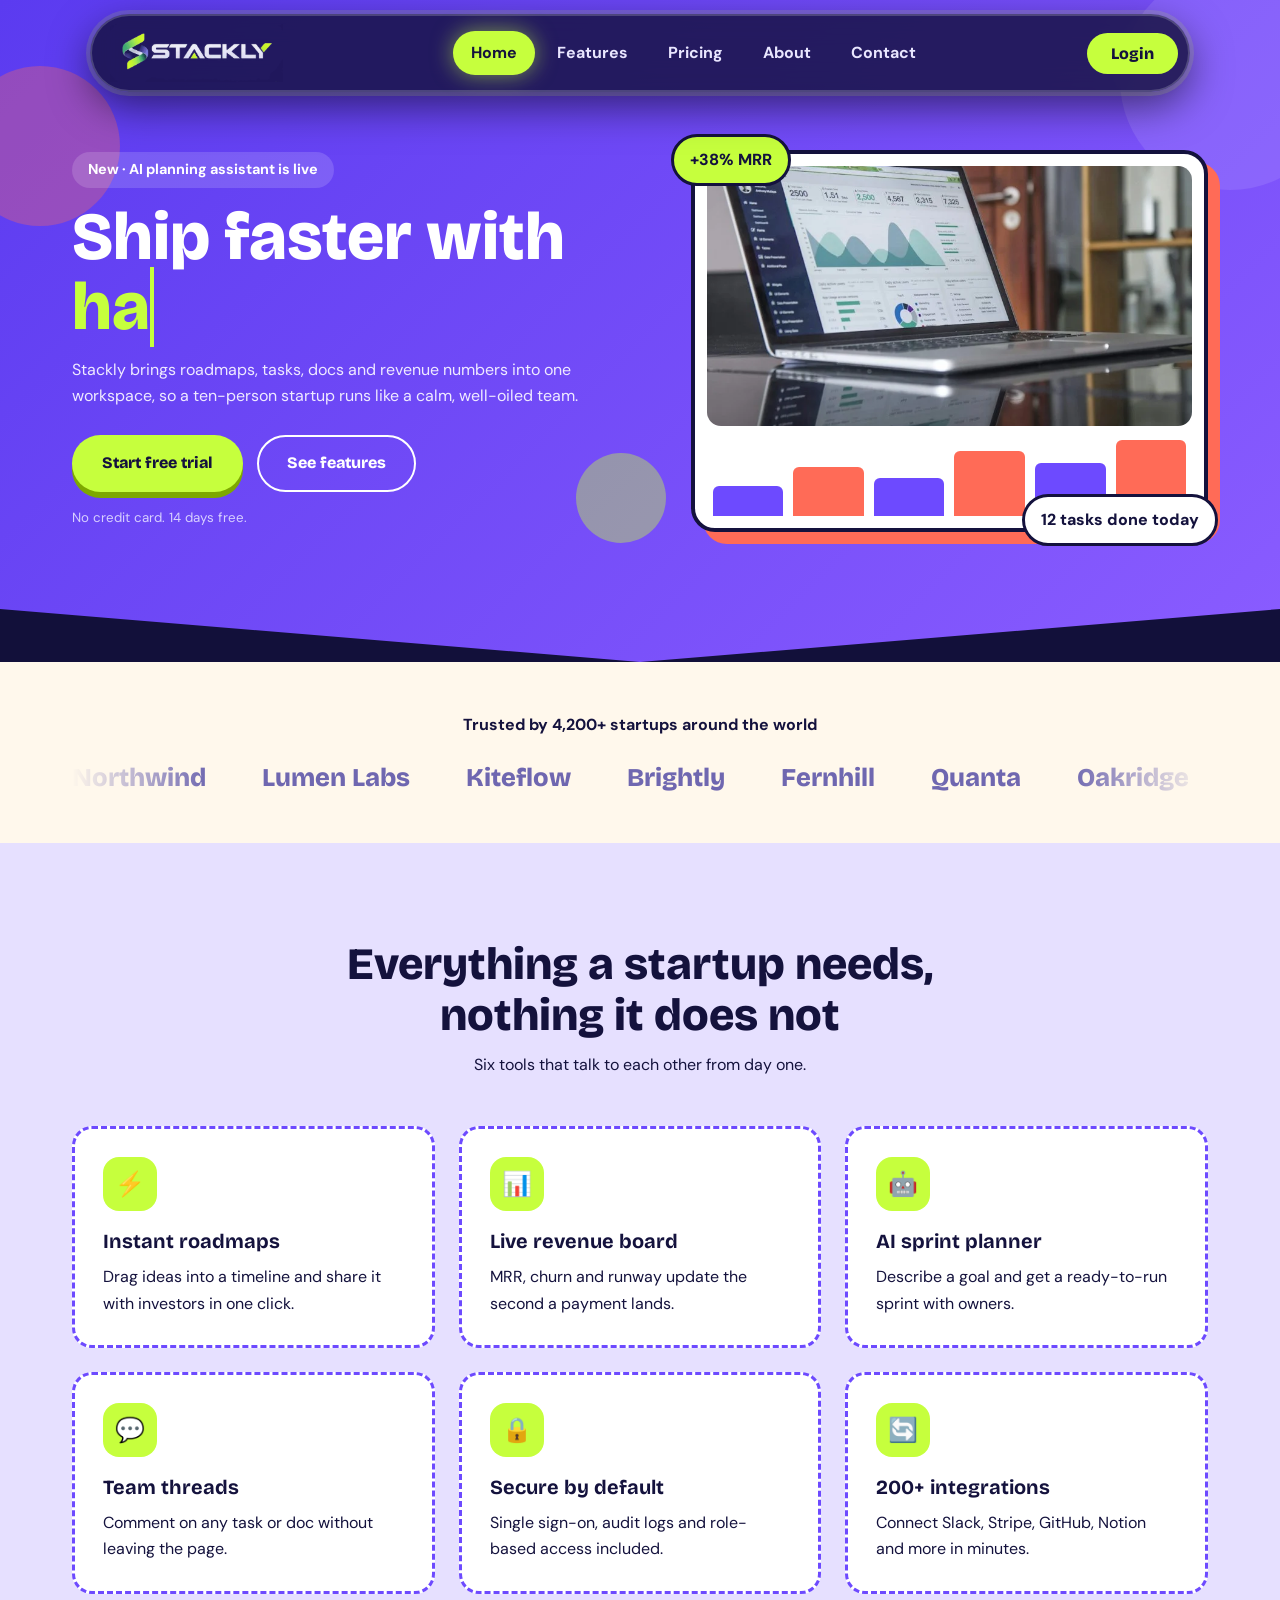
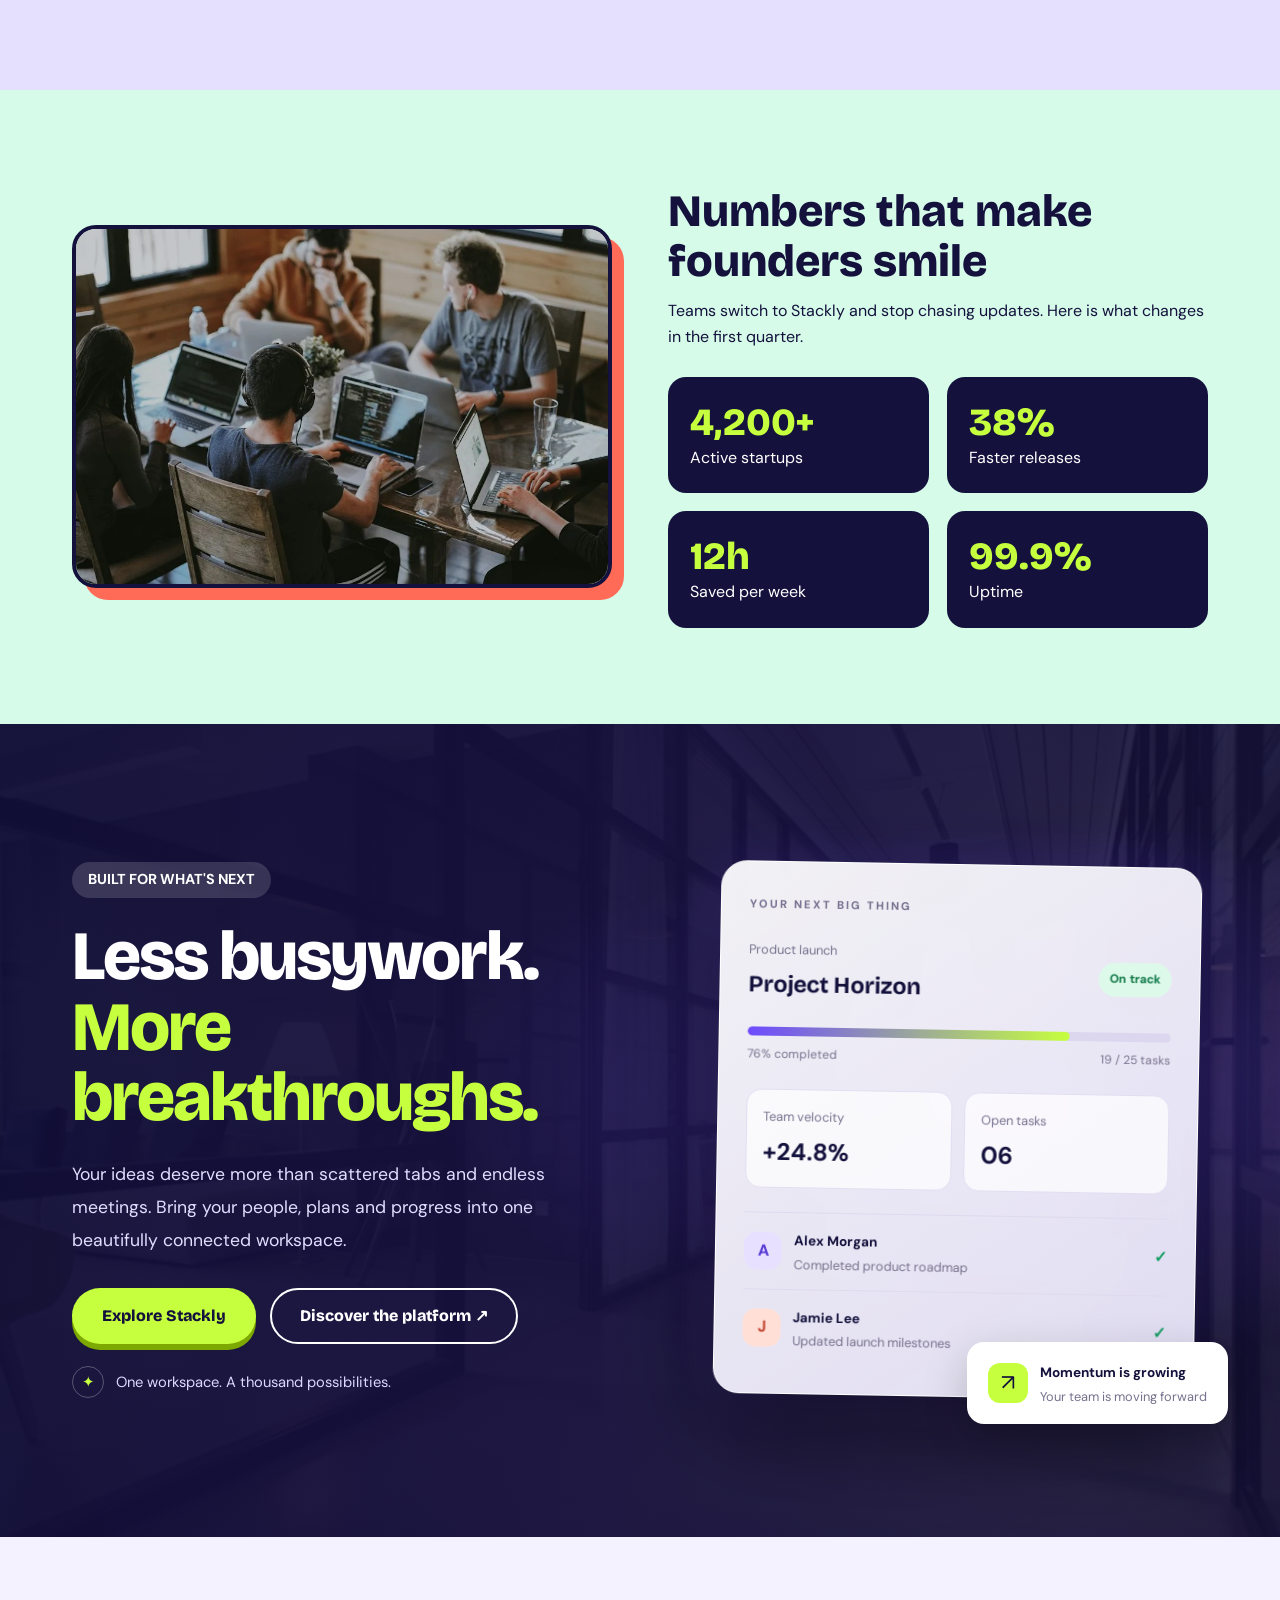
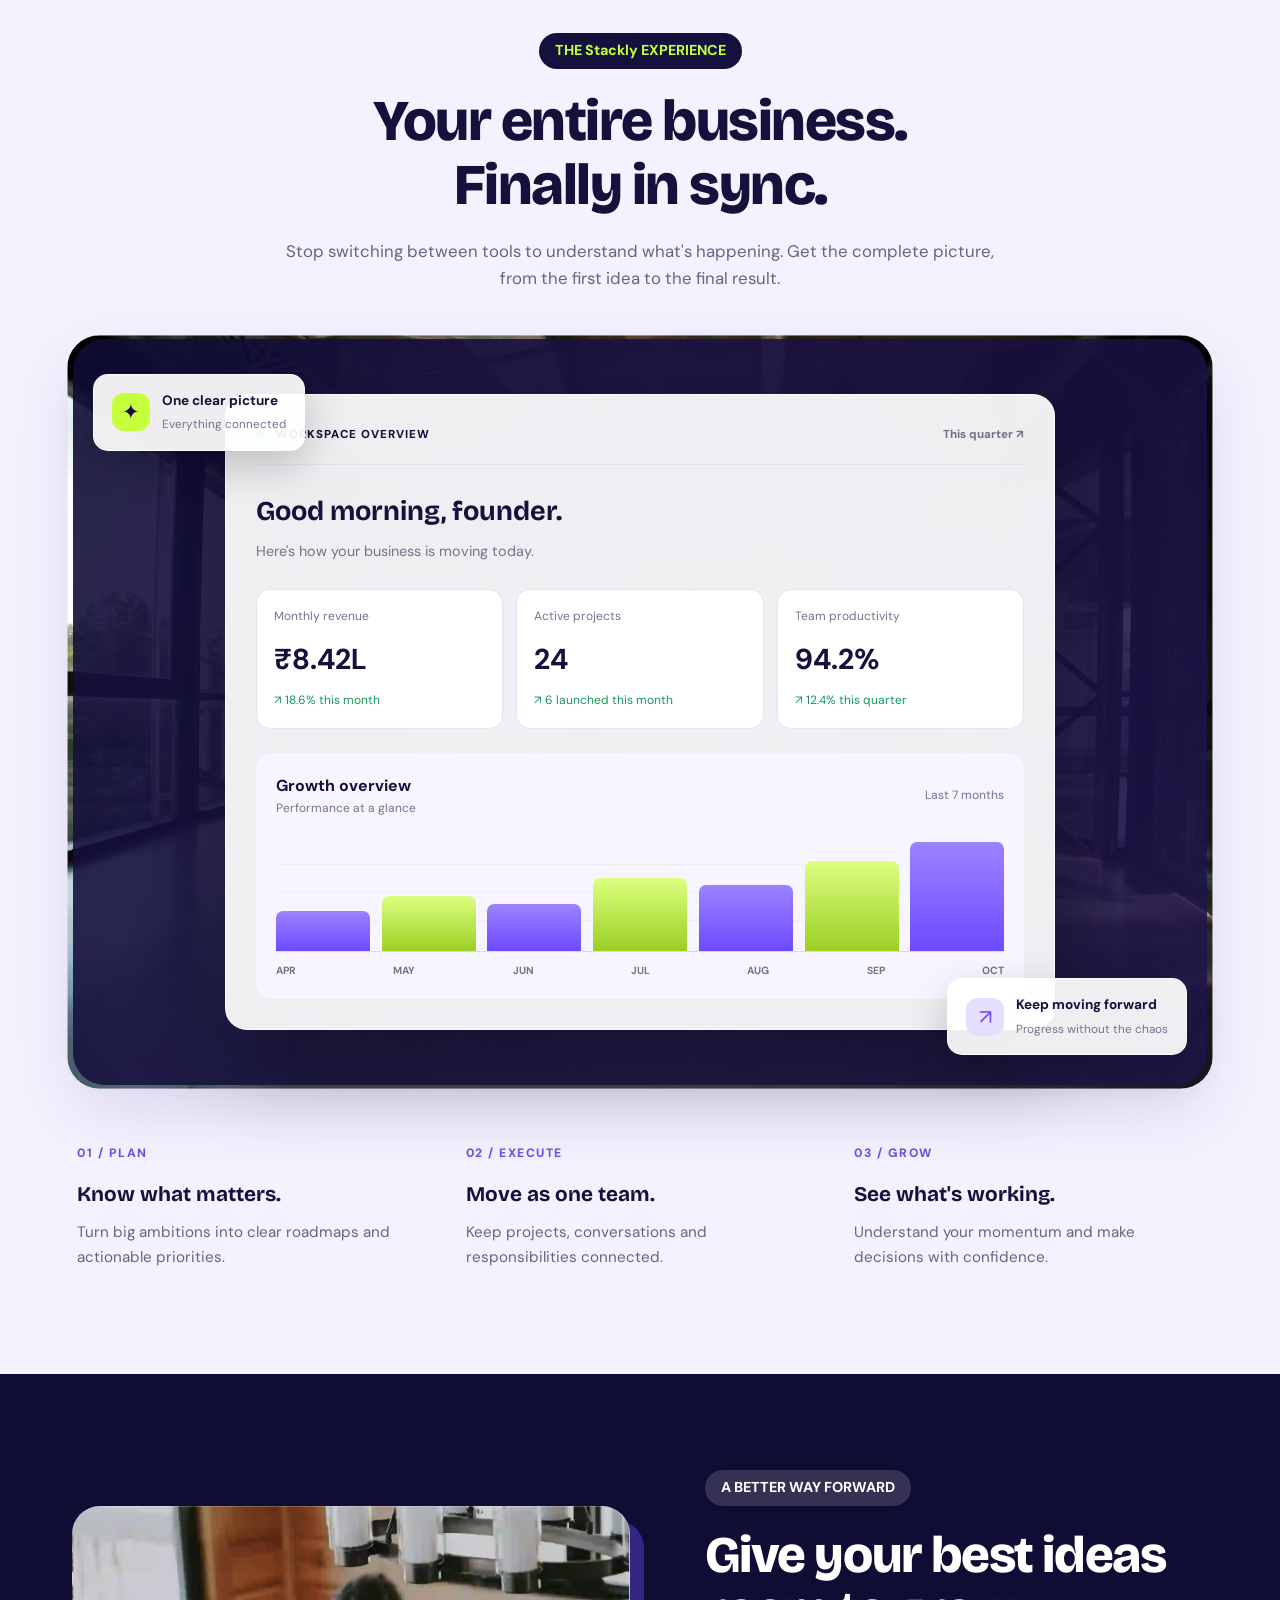
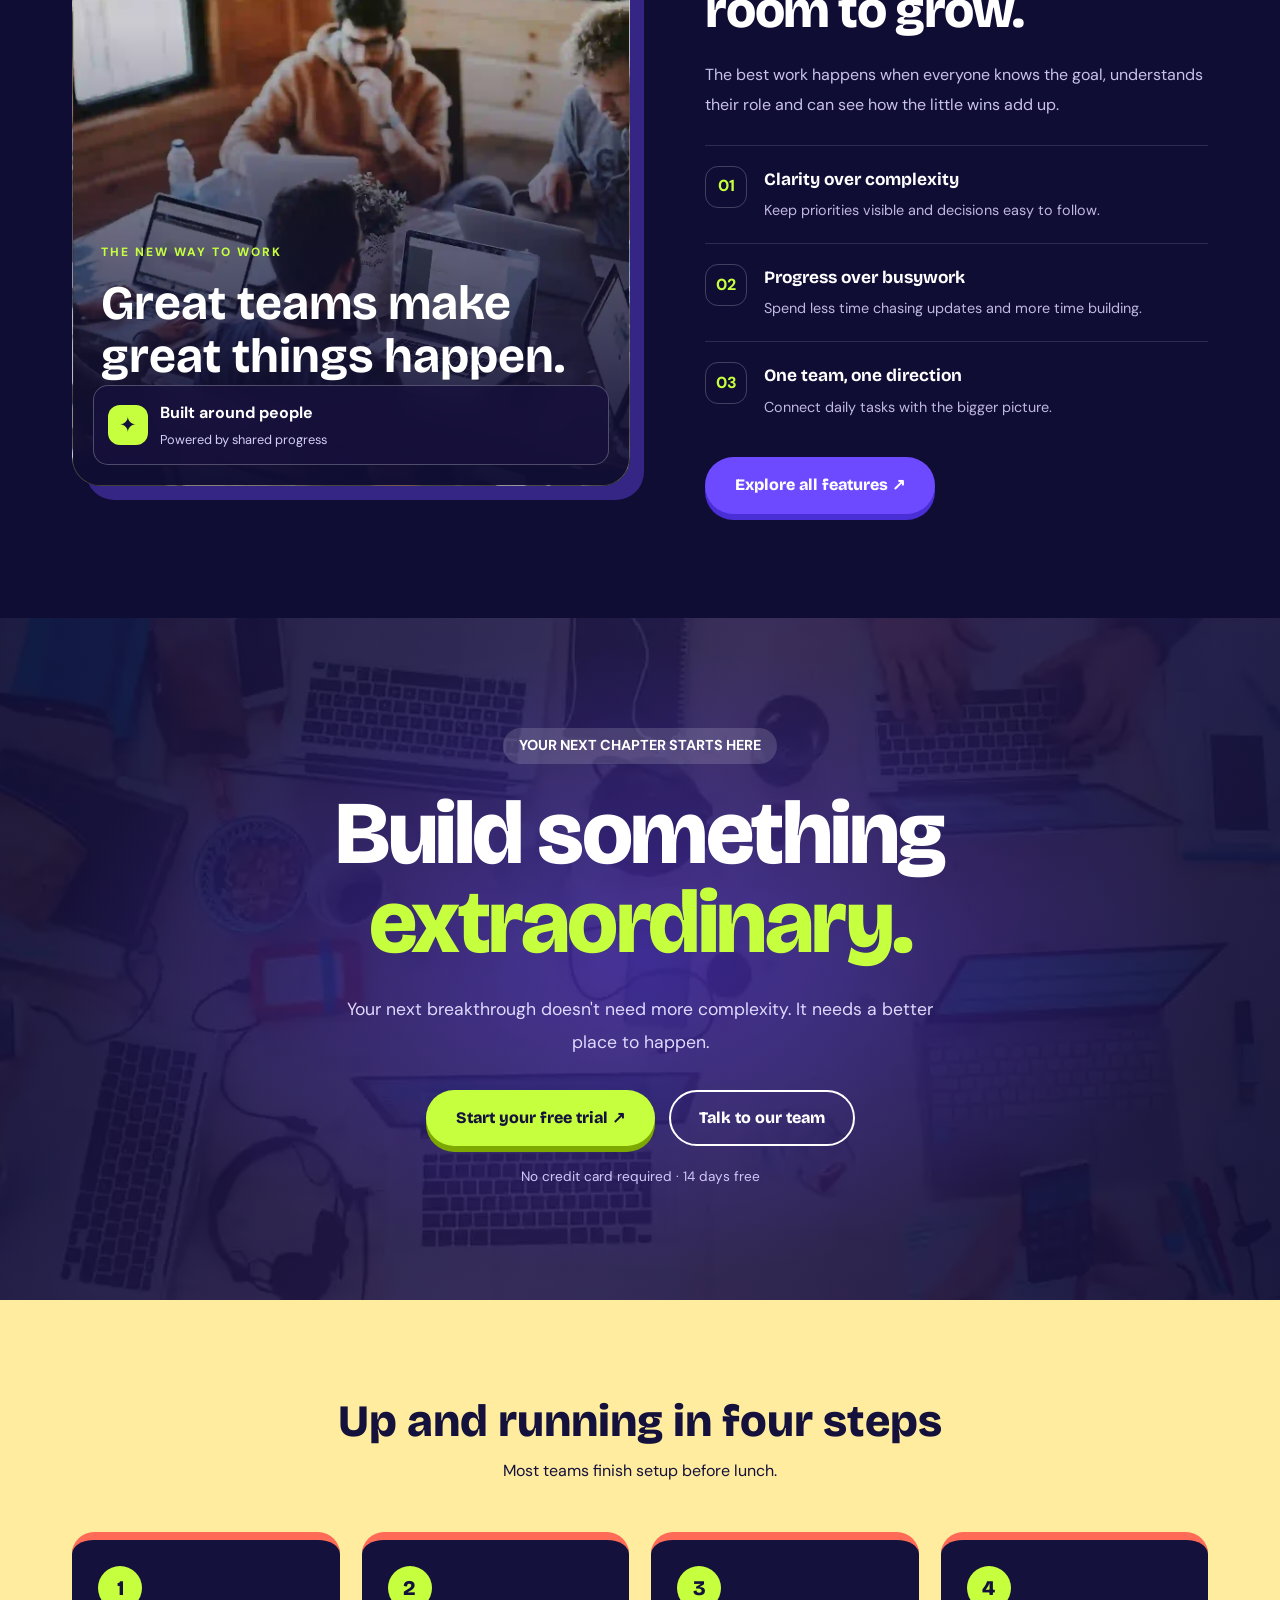
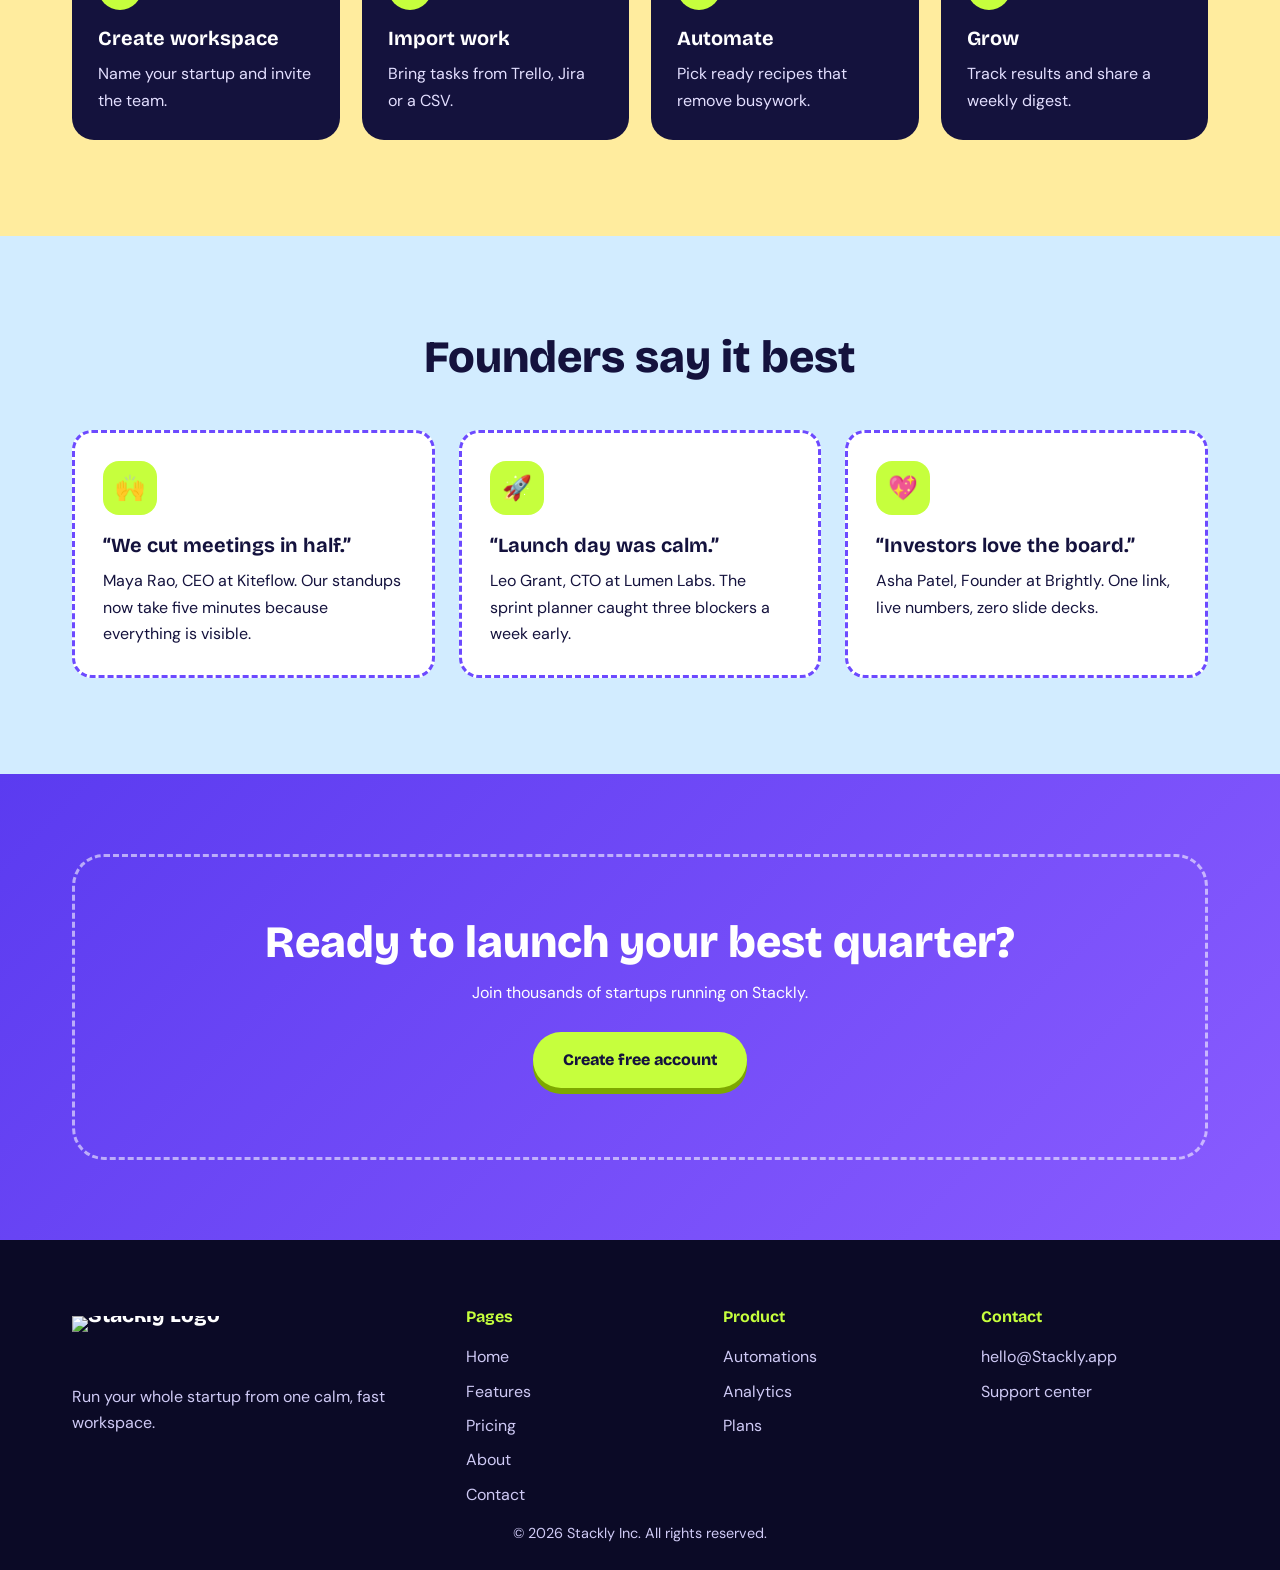
==== commit 830ccec8: "." ====
--- a/index.html
+++ b/index.html
@@ -3,7 +3,7 @@
   <head>
     <meta charset="utf-8" />
     <meta name="viewport" content="width=device-width,initial-scale=1" />
-    <title>Home | Orbitly</title>
+    <title>Home | Stackly</title>
     <link rel="preconnect" href="https://fonts.googleapis.com" />
     <link
       href="https://fonts.googleapis.com/css2?family=Bricolage+Grotesque:wght@600;800&family=DM+Sans:wght@400;500;700&display=swap"
@@ -17,7 +17,7 @@
     <div id="glow"></div>
     <header class="nav">
       <a class="brand" href="index.html">
-        <img src="images/Logo.webp" alt="Orbitly Logo" class="brand-logo">
+        <img src="images/Logo.webp" alt="Stackly Logo" class="brand-logo">
       </a>
       <nav class="links" id="links">
         <a href="index.html" class="on">Home</a>
@@ -53,7 +53,7 @@
               >
               <h1>Ship faster with <em id="type"></em></h1>
               <p>
-                Orbitly brings roadmaps, tasks, docs and revenue numbers into
+                Stackly brings roadmaps, tasks, docs and revenue numbers into
                 one workspace, so a ten-person startup runs like a calm,
                 well-oiled team.
               </p>
@@ -159,7 +159,7 @@
             <div data-a="right">
               <h2>Numbers that make founders smile</h2>
               <p>
-                Teams switch to Orbitly and stop chasing updates. Here is what
+                Teams switch to Stackly and stop chasing updates. Here is what
                 changes in the first quarter.
               </p>
               <div class="stats">
@@ -198,7 +198,7 @@
         workspace.
       </p>
       <div class="row">
-        <a href="error.html" class="btn lime">Explore Orbitly</a>
+        <a href="error.html" class="btn lime">Explore Stackly</a>
         <a href="error.html" class="btn ghost">Discover the platform ↗</a>
       </div>
       <div class="ov-proof">
@@ -271,7 +271,7 @@
 <section class="sec orbit-experience">
   <div class="wrap">
     <div class="oe-heading" data-a="up">
-      <span class="pill dk">THE ORBITLY EXPERIENCE</span>
+      <span class="pill dk">THE Stackly EXPERIENCE</span>
       <h2>Your entire business.<br>Finally in sync.</h2>
       <p>
         Stop switching between tools to understand what's happening.
@@ -514,7 +514,7 @@
         <div class="wrap">
           <div class="ctab" data-a="zoom">
             <h2>Ready to launch your best quarter?</h2>
-            <p>Join thousands of startups running on Orbitly.</p>
+            <p>Join thousands of startups running on Stackly.</p>
             <a class="btn lime" href="error.html">Create free account</a>
           </div>
         </div>
@@ -526,7 +526,7 @@
       <div class="wrap fgrid">
         <div>
           <a class="brand" href="index.html">
-            <img src="images/logo.webp" alt="Orbitly Logo" class="brand-logo">
+            <img src="images/logo.webp" alt="Stackly Logo" class="brand-logo">
           </a>
           <p>Run your whole startup from one calm, fast workspace.</p>
         </div>
@@ -546,11 +546,11 @@
         </div>
         <div>
           <h4>Contact</h4>
-          <a href="contact.html">hello@orbitly.app</a>
+          <a href="contact.html">hello@Stackly.app</a>
           <a href="contact.html">Support center</a>
         </div>
       </div>
-      <p class="copy">&copy; 2026 Orbitly Inc. All rights reserved.</p>
+      <p class="copy">&copy; 2026 Stackly Inc. All rights reserved.</p>
     </footer>
 
 
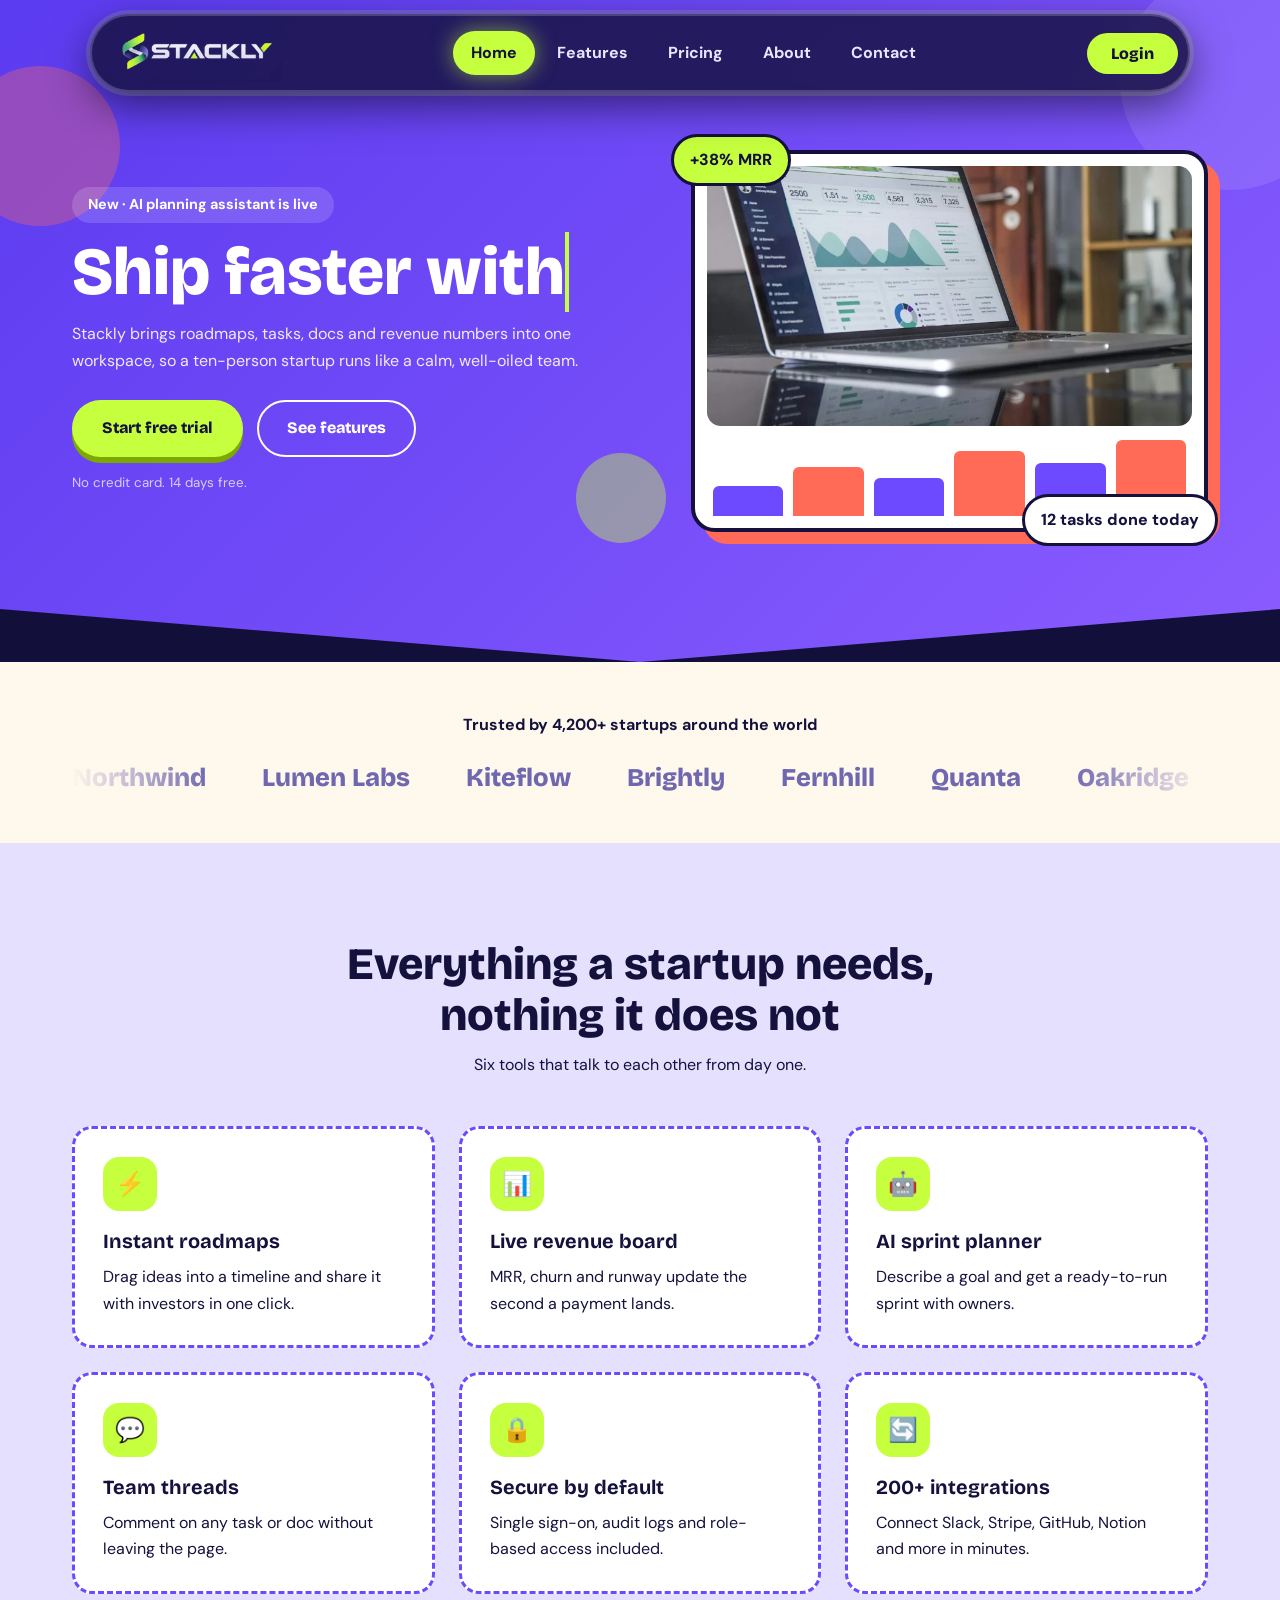
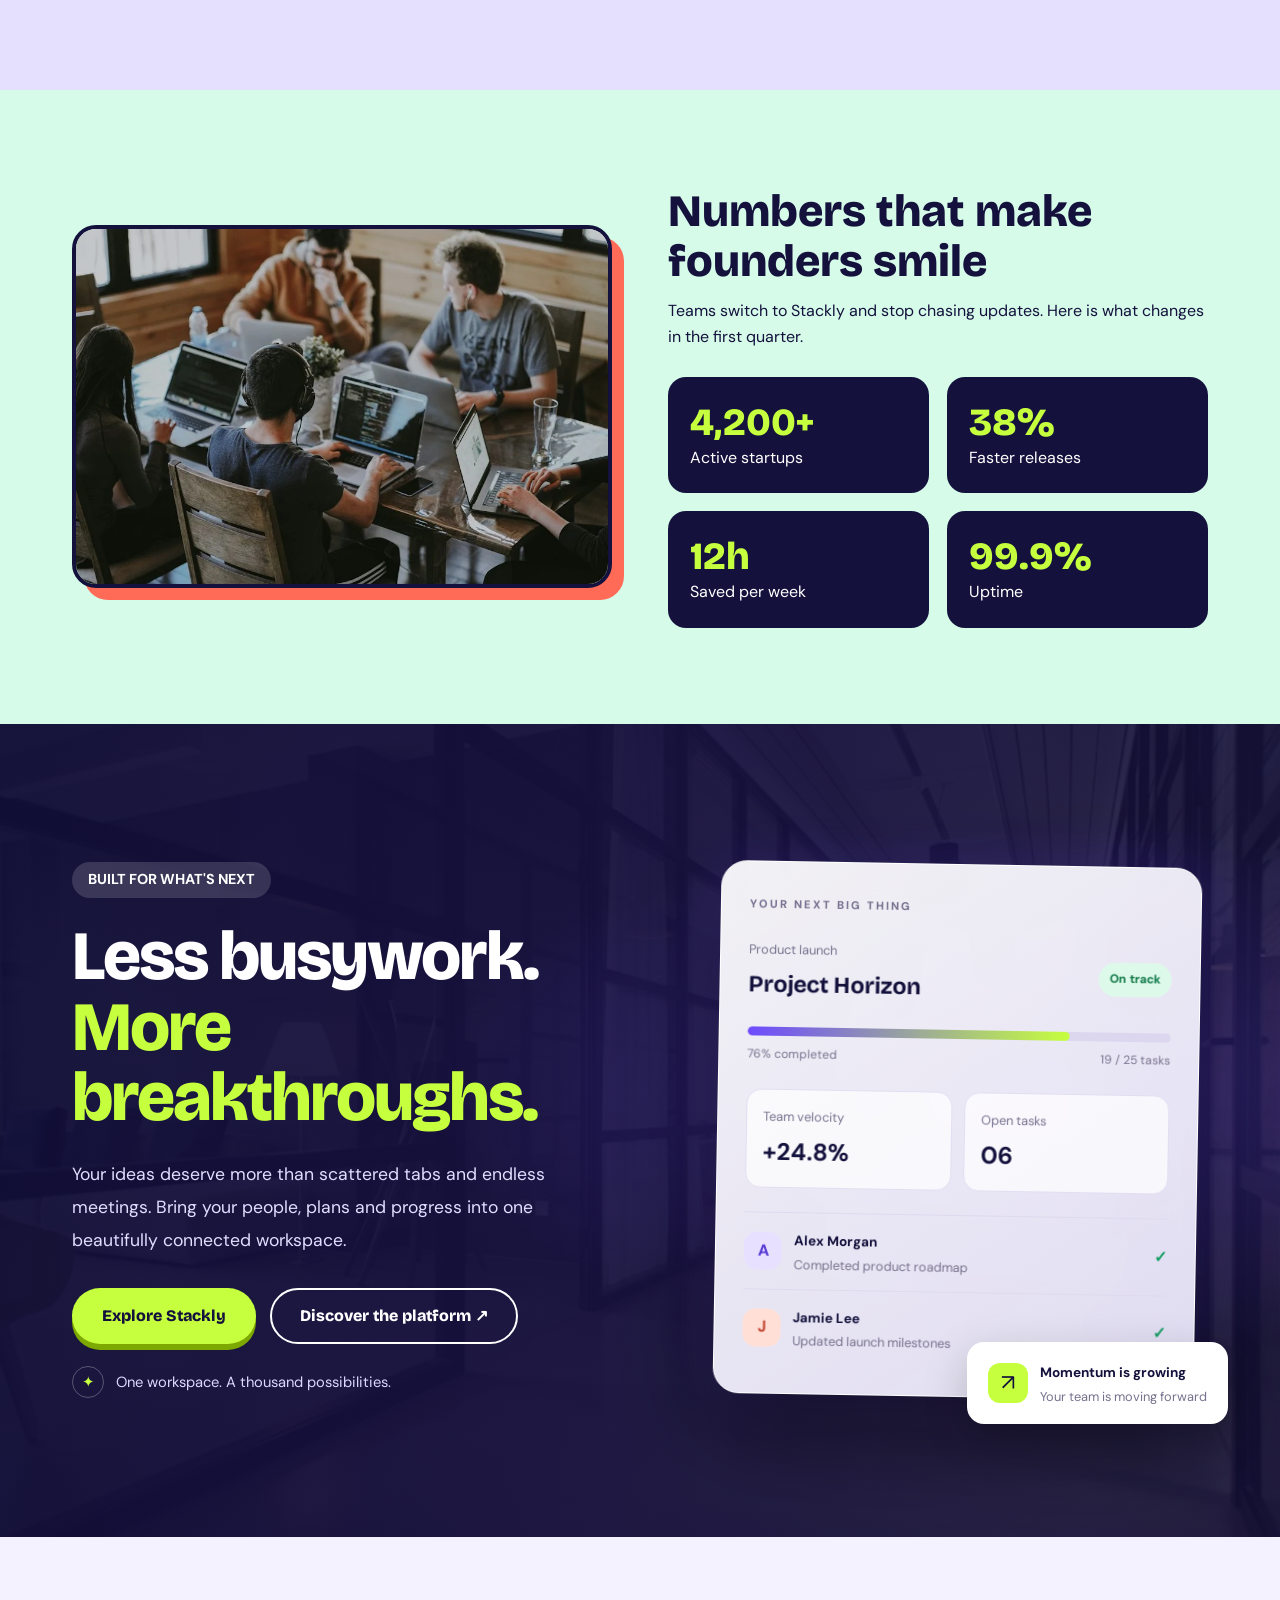
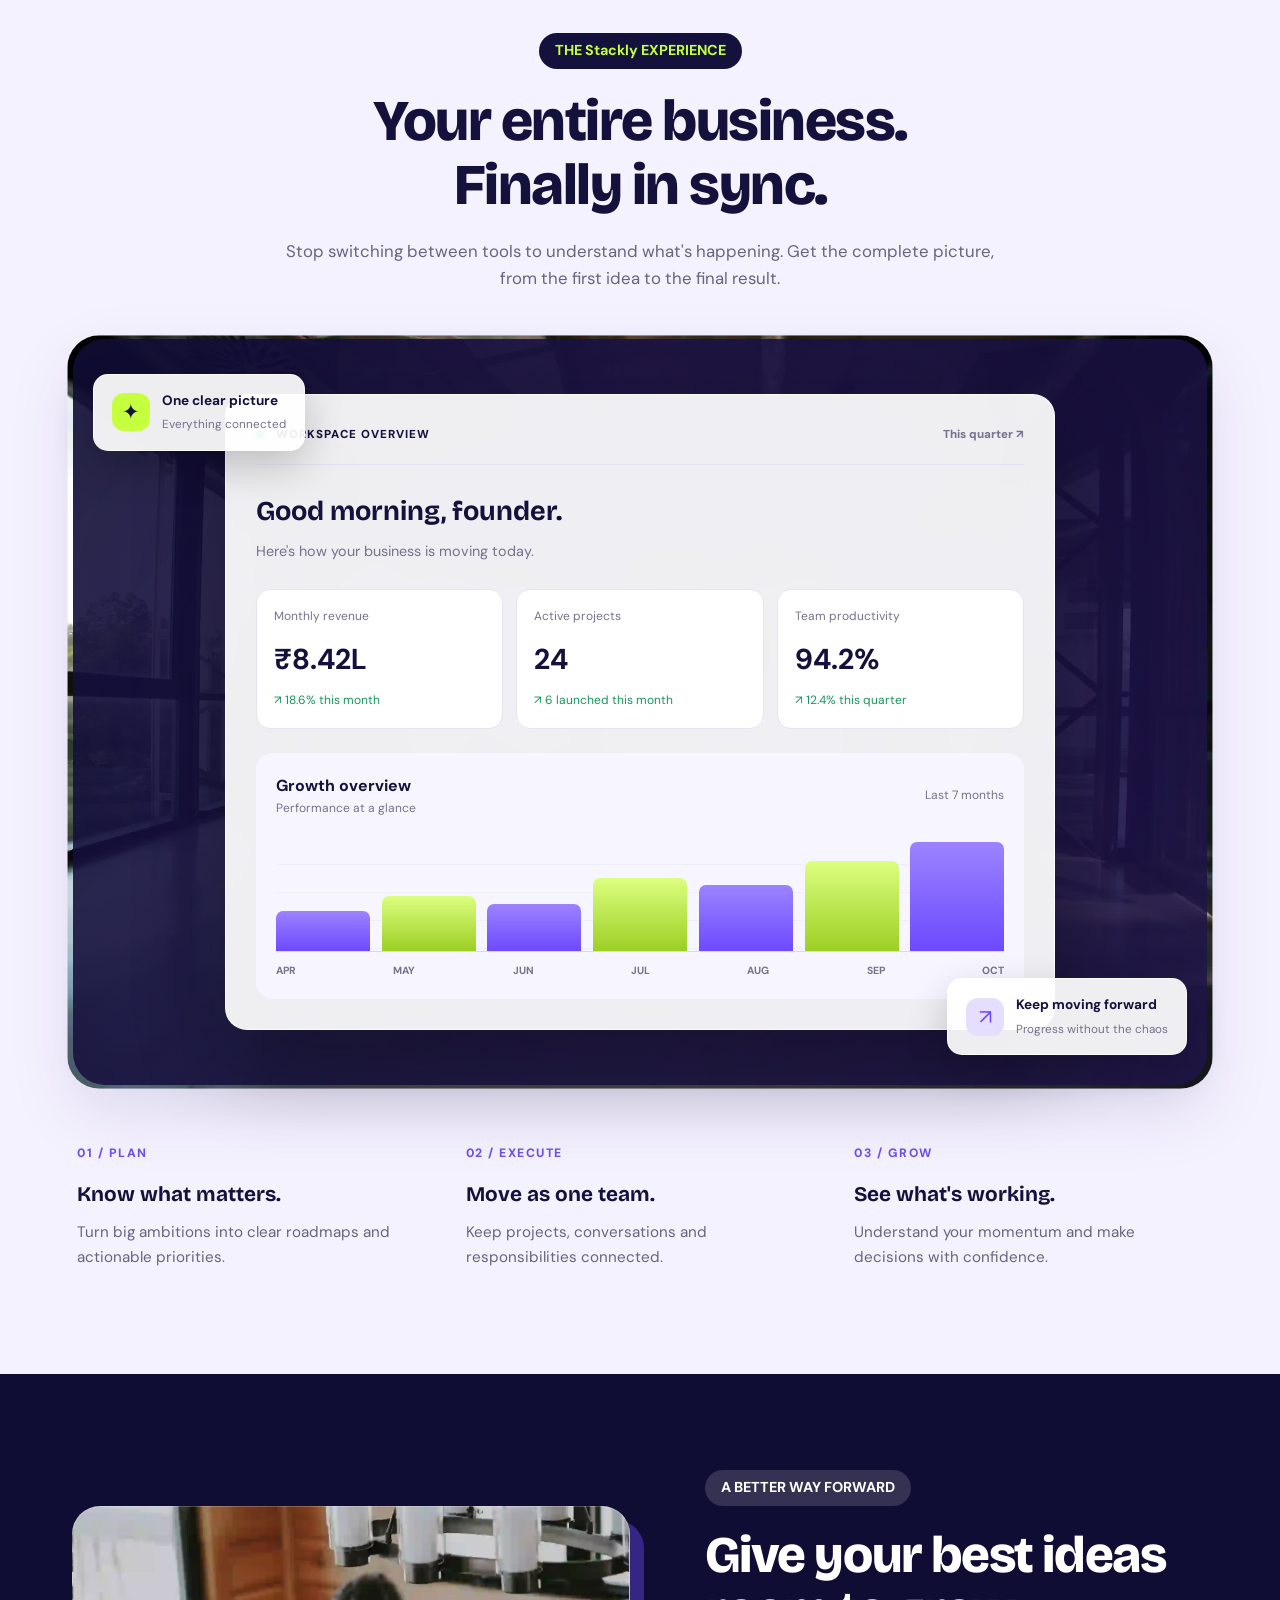
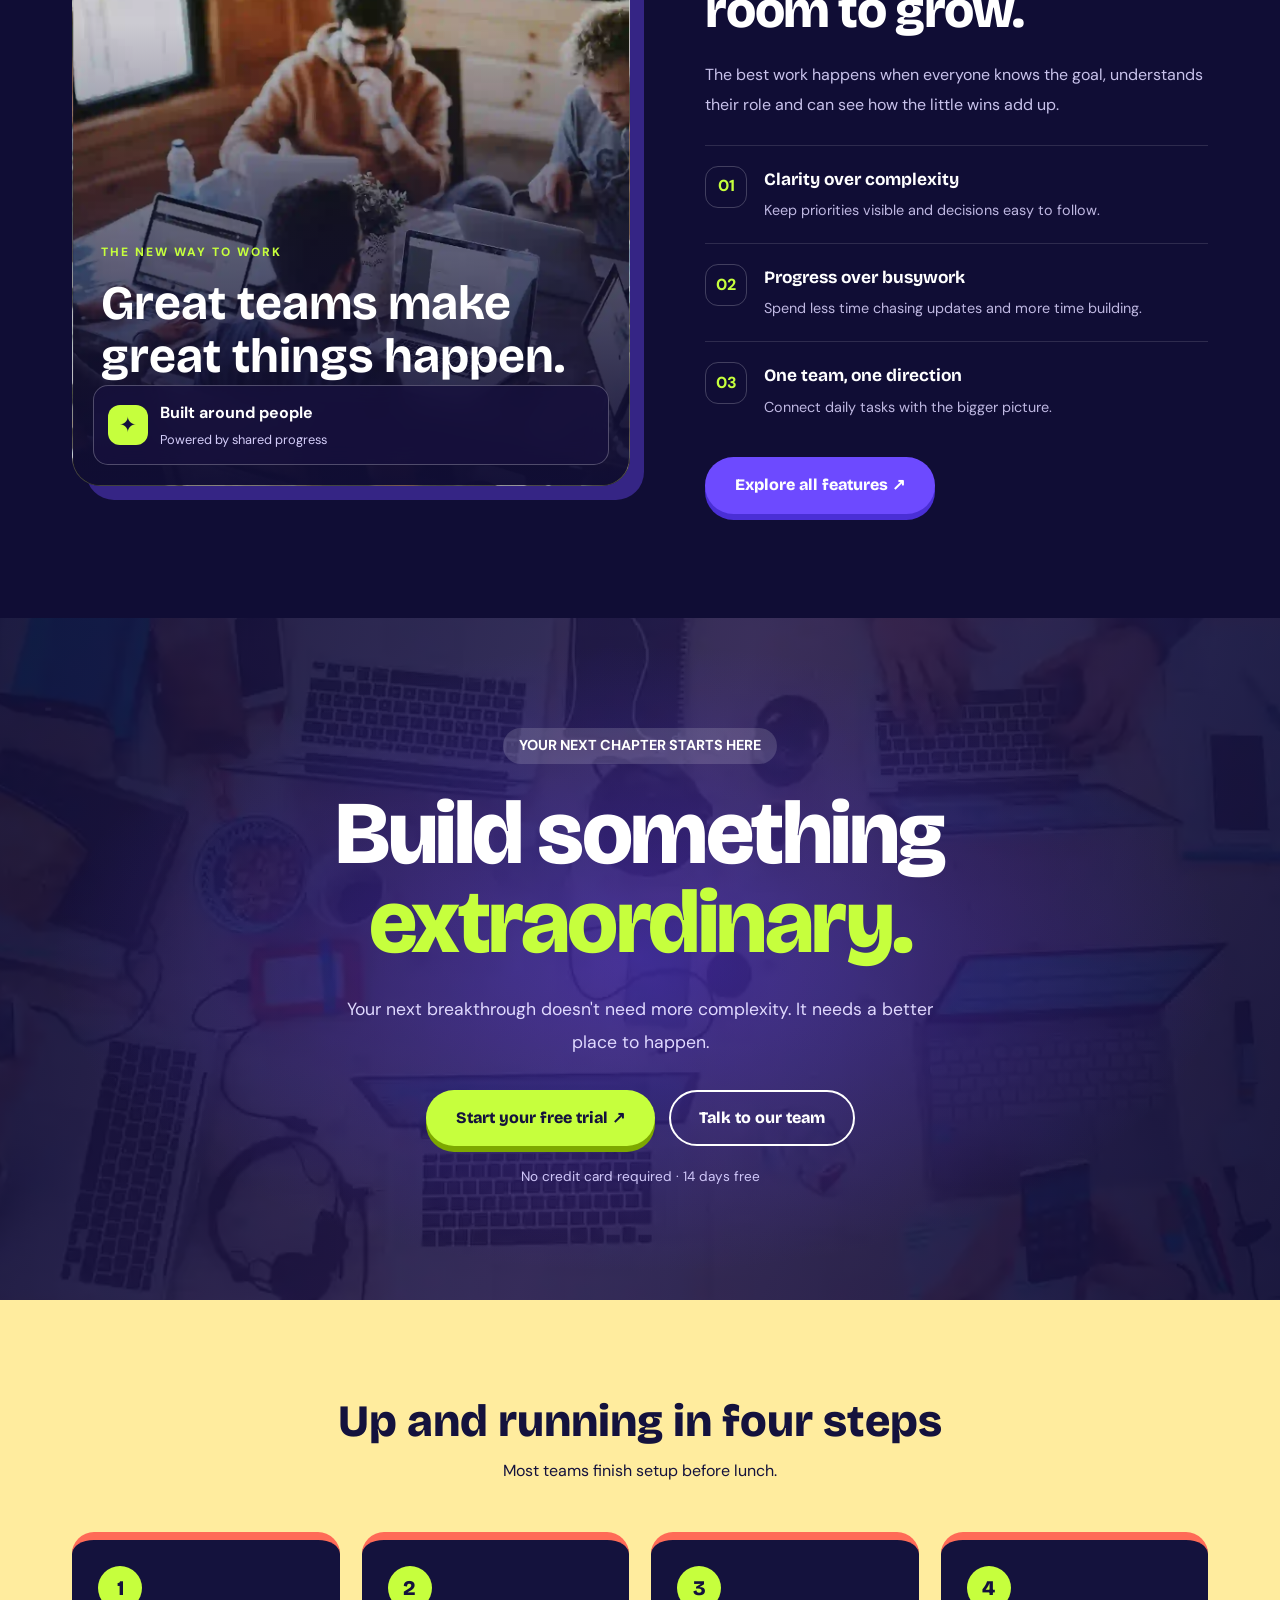
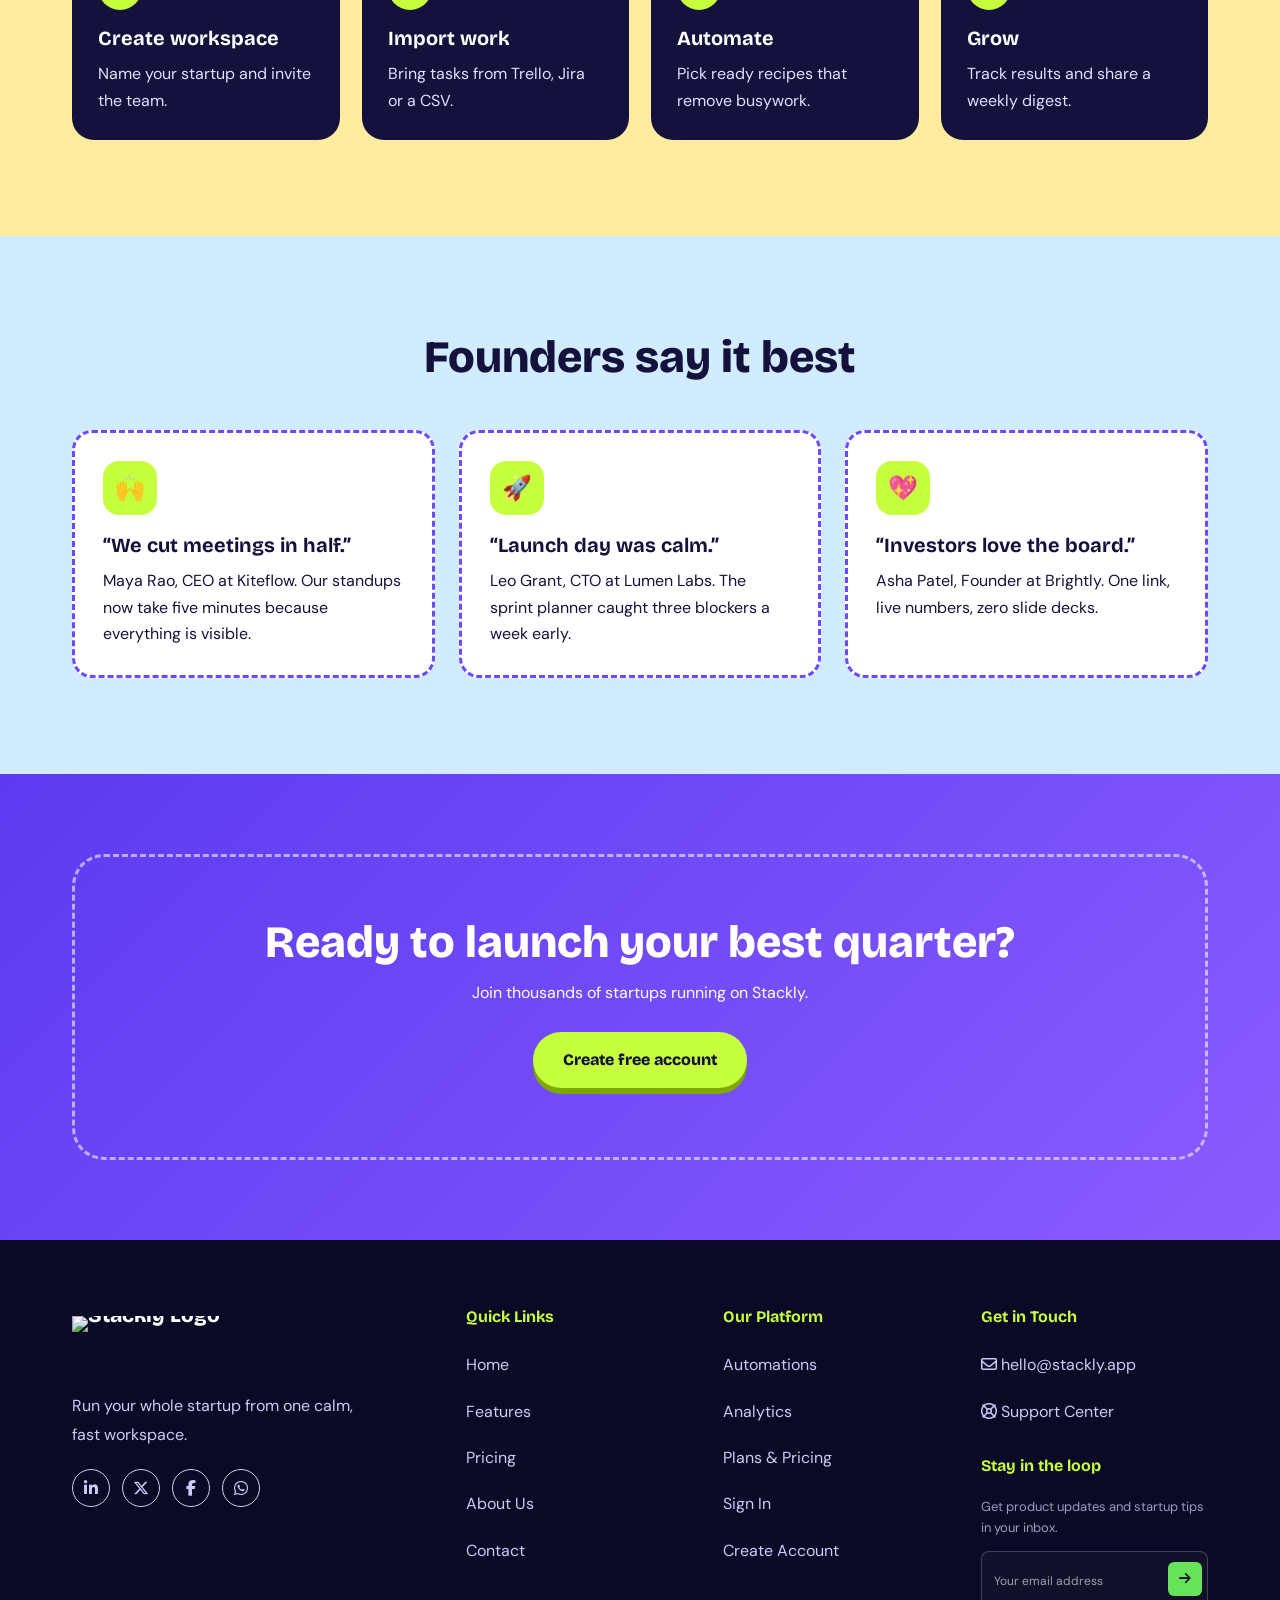
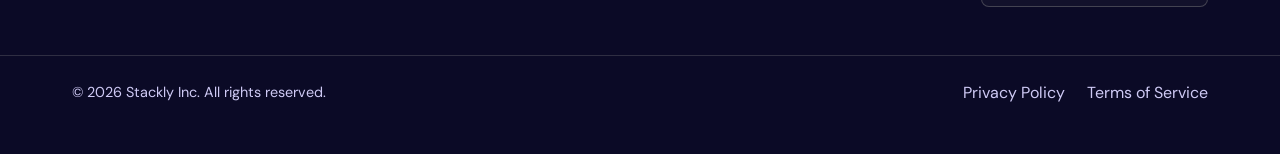
==== commit 991f0f65: "bug-fixes1" ====
--- a/index.html
+++ b/index.html
@@ -9,6 +9,7 @@
       href="https://fonts.googleapis.com/css2?family=Bricolage+Grotesque:wght@600;800&family=DM+Sans:wght@400;500;700&display=swap"
       rel="stylesheet"
     />
+    <link rel="stylesheet" href="https://cdnjs.cloudflare.com/ajax/libs/font-awesome/6.5.2/css/all.min.css">
     <link rel="stylesheet" href="css/base.css" />
     <link rel="stylesheet" href="css/index.css" />
   </head>
@@ -35,15 +36,44 @@
       </div>
     </header>
     <div class="veil" id="veil"></div>
-    <aside class="drawer" id="drawer">
-      <button class="x" id="dx" aria-label="Close menu">&times;</button>
-      <a href="index.html" class="on">Home</a>
-      <a href="features.html">Features</a>
-      <a href="pricing.html">Pricing</a>
-      <a href="about.html">About</a><a href="contact.html">Contact</a>
-      <button class="btn lime" data-login>Login</button>
-    </aside>
+
+
+<aside class="drawer" id="drawer">
+  <button class="x" id="dx" aria-label="Close menu">&times;</button>
+
+  <a href="index.html" class="on">Home</a>
+  <a href="features.html">Features</a>
+  <a href="pricing.html">Pricing</a>
+  <a href="about.html">About</a>
+  <a href="contact.html">Contact</a>
+
+  <button class="btn lime" data-login>Login</button>
+
+  <!-- Contact Information -->
+  <div class="drawer-contact">
+    <h4>Get in Touch</h4>
+
+    <a href="mailto:hello@stackly.app">
+      <i class="fa-regular fa-envelope"></i>
+      <span>hello@stackly.app</span>
+    </a>
+
+    <a href="contact.html">
+      <i class="fa-regular fa-life-ring"></i>
+      <span>Support Center</span>
+    </a>
+
+    <!-- <div class="drawer-socials">
+      <a href="#" aria-label="LinkedIn"><i class="fa-brands fa-linkedin-in"></i></a>
+      <a href="#" aria-label="X"><i class="fa-brands fa-x-twitter"></i></a>
+      <a href="#" aria-label="WhatsApp"><i class="fa-brands fa-whatsapp"></i></a>
+    </div> -->
+  </div>
+</aside>
     <main>
+
+<!-- =============================== Page Starts ================================== -->
+ 
       <section class="sec s-violet hero">
         <div class="wrap">
           <div class="hsplit">
@@ -521,37 +551,97 @@
       </section>
     </main>
 
+
 <!-- Footer -->
-    <footer class="foot">
-      <div class="wrap fgrid">
-        <div>
-          <a class="brand" href="index.html">
-            <img src="images/logo.webp" alt="Stackly Logo" class="brand-logo">
-          </a>
-          <p>Run your whole startup from one calm, fast workspace.</p>
-        </div>
-        <div>
-          <h4>Pages</h4>
-          <a href="index.html">Home</a>
-          <a href="features.html">Features</a>
-          <a href="pricing.html">Pricing</a>
-          <a href="about.html">About</a>
-          <a href="contact.html">Contact</a>
-        </div>
-        <div>
-          <h4>Product</h4>
-          <a href="features.html">Automations</a>
-          <a href="features.html">Analytics</a>
-          <a href="pricing.html">Plans</a>
-        </div>
-        <div>
-          <h4>Contact</h4>
-          <a href="contact.html">hello@Stackly.app</a>
-          <a href="contact.html">Support center</a>
-        </div>
-      </div>
-      <p class="copy">&copy; 2026 Stackly Inc. All rights reserved.</p>
-    </footer>
+<footer class="foot">
+  <div class="wrap fgrid">
+
+    <!-- Brand -->
+    <div class="foot-brand">
+      <a class="brand" href="index.html">
+        <img src="images/logo.webp" alt="Stackly Logo" class="brand-logo">
+      </a>
+
+      <p>Run your whole startup from one calm, fast workspace.</p>
+
+      <div class="foot-socials">
+        <a href="#" aria-label="LinkedIn"><i class="fa-brands fa-linkedin-in"></i></a>
+        <a href="#" aria-label="X"><i class="fa-brands fa-x-twitter"></i></a>
+        <a href="#" aria-label="Facebook"><i class="fa-brands fa-facebook-f"></i></a>
+        <a href="#" aria-label="WhatsApp"><i class="fa-brands fa-whatsapp"></i></a>
+      </div>
+    </div>
+
+    <!-- Quick Links -->
+    <div class="foot-links">
+      <h4>Quick Links</h4>
+      <a href="index.html">Home</a>
+      <a href="features.html">Features</a>
+      <a href="pricing.html">Pricing</a>
+      <a href="about.html">About Us</a>
+      <!-- <a href="team.html">Our Team</a> -->
+      <a href="contact.html">Contact</a>
+    </div>
+
+    <!-- Product -->
+    <div class="foot-links">
+      <h4>Our Platform</h4>
+      <a href="features.html">Automations</a>
+      <a href="features.html">Analytics</a>
+      <a href="pricing.html">Plans & Pricing</a>
+      <a href="login.html">Sign In</a>
+      <a href="signup.html">Create Account</a>
+    </div>
+
+    <!-- Contact -->
+    <div class="foot-links foot-contact">
+      <h4>Get in Touch</h4>
+      <a href="mailto:hello@stackly.app">
+        <i class="fa-regular fa-envelope"></i>
+        hello@stackly.app
+      </a>
+      <a href="contact.html">
+        <i class="fa-regular fa-life-ring"></i>
+        Support Center
+      </a>
+
+      <!-- Newsletter -->
+      <div class="foot-newsletter">
+        <h4>Stay in the loop</h4>
+        <p>Get product updates and startup tips in your inbox.</p>
+      
+        <form class="foot-newsletter-form" id="newsletterForm">
+          <input
+            type="email"
+            id="newsletterEmail"
+            placeholder="Your email address"
+            aria-label="Your email address"
+            required
+          >
+          <button type="submit" aria-label="Subscribe">
+            <i class="fa-solid fa-arrow-right"></i>
+          </button>
+        </form>
+
+        <p class="newsletter-message" id="newsletterMessage" aria-live="polite"></p>
+      </div>
+    </div>
+
+
+  </div>
+
+  <!-- Bottom Bar -->
+  <div class="foot-bottom">
+    <div class="wrap foot-bottom-inner">
+      <p class="copy">© 2026 Stackly Inc. All rights reserved.</p>
+
+      <div class="foot-legal">
+        <a href="contact.html">Privacy Policy</a>
+        <a href="contact.html">Terms of Service</a>
+      </div>
+    </div>
+  </div>
+</footer>
 
 
     <script src="js/base.js"></script>
--- a/css/base.css
+++ b/css/base.css
@@ -67,8 +67,7 @@
 .cta{padding:80px 0}.ctab{text-align:center;padding:60px 24px;border-radius:32px;border:3px dashed #ffffff90;position:relative}.ctab p{margin:0 auto 26px}
 .msg{margin-top:12px;font-weight:700}
 .foot{background:#0b0a26;padding:64px 0 24px;position:relative;z-index:2}.fgrid{display:grid;grid-template-columns:1.6fr 1fr 1fr 1fr;gap:30px}
-@media(max-width:800px){.fgrid{grid-template-columns:1fr 1fr}}.foot a:not(.brand){display:block;color:#cfcaf5;padding:4px 0;transition:.3s}.foot a:hover{color:var(--lime);transform:translateX(5px)}
-.foot h4{color:var(--lime);margin-bottom:10px}.foot p{color:#cfcaf5;margin-top:10px}.copy{text-align:center;margin-top:40px;font-size:.9rem}
+
 .modal{position:fixed;inset:0;background:#0009;backdrop-filter:blur(6px);display:grid;place-items:center;z-index:300;opacity:0;pointer-events:none;transition:.35s;padding:16px}.modal.show{opacity:1;pointer-events:auto}
 .mbox{position:relative;background:#fff8ec;color:var(--ink);border-radius:28px;padding:38px 30px 30px;width:min(440px,100%);border:4px solid var(--ink);box-shadow:10px 10px 0 var(--lime);transform:scale(.7) rotate(-4deg);transition:.5s cubic-bezier(.3,1.6,.5,1)}.modal.show .mbox{transform:none}
 .mbox p{margin-bottom:16px}.roles{display:grid;grid-template-columns:1fr 1fr;gap:12px;margin-bottom:18px}
@@ -125,4 +124,378 @@
     width: 140px;
     height: 44px;
   }
-}+}
+
+
+/* ===== MOBILE SIDEBAR CONTACT INFO ===== */
+.drawer-contact {
+  margin-top: 28px;
+  padding-top: 22px;
+  border-top: 1px solid rgba(207, 202, 245, 0.2);
+}
+
+.drawer-contact h4 {
+  margin: 0 0 16px;
+  color: var(--lime);
+  font-size: 1rem;
+}
+
+.drawer-contact > a {
+  display: flex;
+  align-items: center;
+  gap: 12px;
+  margin: 12px 0;
+  color: #cfcaf5;
+  font-size: 0.9rem;
+  text-decoration: none;
+  overflow-wrap: anywhere;
+}
+
+.drawer-contact > a i {
+  width: 18px;
+  flex-shrink: 0;
+  color: var(--lime);
+}
+
+.drawer-socials {
+  display: flex;
+  align-items: center;
+  gap: 12px;
+  margin-top: 20px;
+}
+
+.drawer-socials a {
+  display: flex;
+  align-items: center;
+  justify-content: center;
+  width: 35px;
+  height: 35px;
+  border: 1px solid rgba(207, 202, 245, 0.4);
+  border-radius: 50%;
+  color: #cfcaf5;
+  text-decoration: none;
+  transition: 0.25s ease;
+}
+
+.drawer-socials a:hover {
+  color: var(--lime);
+  border-color: var(--lime);
+}
+
+/* Allow sidebar scrolling on small screens */
+.drawer {
+  overflow-y: auto;
+  box-sizing: border-box;
+}
+
+/* ====================================== footer ====================================== */
+
+@media (max-width: 800px) {
+
+
+  .fgrid {
+    grid-template-columns: 1fr;
+    /* text-align: center; */
+  }
+
+  /* .foot{
+    text-align: center;
+  } */
+}
+
+.foot a:not(.brand) {
+  display: block;
+  color: #cfcaf5;
+  padding: 4px 0;
+  transition: color 0.3s, transform 0.3s;
+}
+
+.foot a:hover {
+  color: var(--lime);
+}
+
+/* Keep social icons in one horizontal row */
+.foot .foot-socials {
+  display: flex;
+  align-items: center;
+  gap: 12px;
+}
+
+.foot .foot-socials a {
+  display: inline-flex;
+  align-items: center;
+  justify-content: center;
+  padding: 0;
+  flex-shrink: 0;
+}
+
+.foot .foot-socials a:hover {
+  transform: translateY(-3px);
+}
+
+.foot h4 {
+  color: var(--lime);
+  margin-bottom: 10px;
+}
+
+.foot p {
+  color: #cfcaf5;
+  margin-top: 10px;
+}
+
+.copy {
+  text-align: center;
+  margin-top: 40px;
+  font-size: 0.9rem;
+}
+
+
+/* ===== FOOTER ENHANCEMENTS ===== */
+
+.foot h4{
+  color: var(--lime);
+}
+.foot-brand > p {
+  max-width: 290px;
+  line-height: 1.8;
+  margin: 18px 0;
+}
+
+.foot-socials {
+  display: flex;
+  align-items: center;
+  gap: 12px;
+  margin-top: 20px;
+}
+
+.foot-socials a {
+  width: 38px;
+  height: 38px;
+  display: inline-flex;
+  align-items: center;
+  justify-content: center;
+  border: 1px solid currentColor;
+  border-radius: 50%;
+  text-decoration: none;
+  transition: background 0.25s ease, color 0.25s ease,
+              transform 0.25s ease;
+}
+
+.foot-socials a:hover {
+  background: var(--accent, #e3b95b);
+  color: #101828;
+  transform: translateY(-3px);
+}
+
+.foot-links h4 {
+  margin-bottom: 18px;
+}
+
+.foot-links > a {
+  display: flex;
+  align-items: center;
+  gap: 9px;
+  width: fit-content;
+  margin-bottom: 12px;
+  text-decoration: none;
+  transition: color 0.25s ease, transform 0.25s ease;
+}
+
+.foot-links > a:hover {
+  color: var(--accent, #e3b95b);
+  transform: translateX(3px);
+}
+
+.foot-bottom {
+  margin-top: 40px;
+  border-top: 1px solid rgba(128, 128, 128, 0.3);
+}
+
+.foot-bottom-inner {
+  display: flex;
+  align-items: center;
+  justify-content: space-between;
+  gap: 20px;
+  padding-top: 20px;
+  padding-bottom: 20px;
+}
+
+.foot-bottom .copy {
+  margin: 0;
+}
+
+.foot-legal {
+  display: flex;
+  align-items: center;
+  flex-wrap: wrap;
+  gap: 22px;
+}
+
+.foot-legal a {
+  text-decoration: none;
+  transition: color 0.25s ease;
+}
+
+.foot-legal a:hover {
+  color: var(--accent, #e3b95b);
+}
+
+/* Responsive */
+@media (max-width: 768px) {
+  .foot-bottom-inner {
+    flex-direction: column;
+    align-items: flex-start;
+    gap: 14px;
+  }
+
+  .foot-legal {
+    gap: 16px;
+  }
+}
+
+@media (max-width: 480px) {
+  .foot-socials a {
+    width: 35px;
+    height: 35px;
+  }
+
+  .foot-legal {
+    gap: 12px;
+  }
+}
+
+/* ===== FOOTER NEWSLETTER ===== */
+.foot-newsletter {
+  margin-top: 24px;
+  max-width: 300px;
+}
+
+.foot-newsletter h5 {
+  font-size: 15px;
+  font-weight: 700;
+  margin: 0 0 8px;
+}
+
+.foot-newsletter > p {
+  font-size: 13px;
+  line-height: 1.6;
+  margin: 0 0 12px;
+  opacity: 0.75;
+}
+
+.foot-newsletter-form {
+  display: flex;
+  align-items: center;
+  gap: 6px;
+  padding: 5px;
+  border: 1px solid rgba(128, 128, 128, 0.45);
+  border-radius: 8px;
+  background: rgba(128, 128, 128, 0.06);
+}
+
+.foot-newsletter-form input {
+  width: 100%;
+  min-width: 0;
+  padding: 9px 7px;
+  border: none;
+  outline: none;
+  background: transparent;
+  color: inherit;
+  font: inherit;
+  font-size: 12px;
+}
+
+.foot-newsletter-form input::placeholder {
+  color: inherit;
+  opacity: 0.6;
+}
+
+.foot-newsletter-form button {
+  flex-shrink: 0;
+  width: 34px;
+  height: 34px;
+  display: flex;
+  align-items: center;
+  justify-content: center;
+  border: none;
+  border-radius: 6px;
+  background: var(--accent, #66e35b);
+  color: #101828;
+  cursor: pointer;
+  transition: transform 0.2s ease;
+}
+
+.foot-newsletter-form button:hover {
+  transform: translateX(2px);
+}
+
+.foot-newsletter .newsletter-message {
+  margin: 8px 0 0;
+  font-size: 12px;
+}
+
+
+/* ===== FIX MOBILE SIDEBAR LAYOUT ===== */
+@media (max-width: 800px) {
+  .drawer {
+    position: fixed;
+    top: 0;
+    right: 0;
+    bottom: 0;
+    width: min(50vw, 320px);
+    height: 100vh;
+    height: 100dvh;
+    box-sizing: border-box;
+    overflow-x: hidden;
+    overflow-y: auto;
+    padding: 80px 20px 25px;
+    z-index: 1001;
+  }
+
+  .drawer > a {
+    display: block;
+    width: 100%;
+    box-sizing: border-box;
+  }
+
+  .drawer > [data-login] {
+    display: block;
+    width: 100%;
+    margin-top: 28px;
+  }
+
+  .drawer-contact {
+    position: static;
+    width: 100%;
+    box-sizing: border-box;
+    margin-top: 20px;
+    padding-top: 16px;
+  }
+
+  .drawer-contact > a {
+    display: flex;
+    align-items: center;
+    gap: 9px;
+    width: 100%;
+    box-sizing: border-box;
+    overflow-wrap: anywhere;
+  }
+
+  .drawer-socials {
+    display: flex;
+    flex-wrap: wrap;
+    gap: 10px;
+  }
+
+  .drawer-socials a {
+    flex-shrink: 0;
+  }
+}
+
+@media (max-width: 400px) {
+  .drawer {
+    width: 75vw;
+    padding-right: 16px;
+    padding-left: 16px;
+  }
+}
